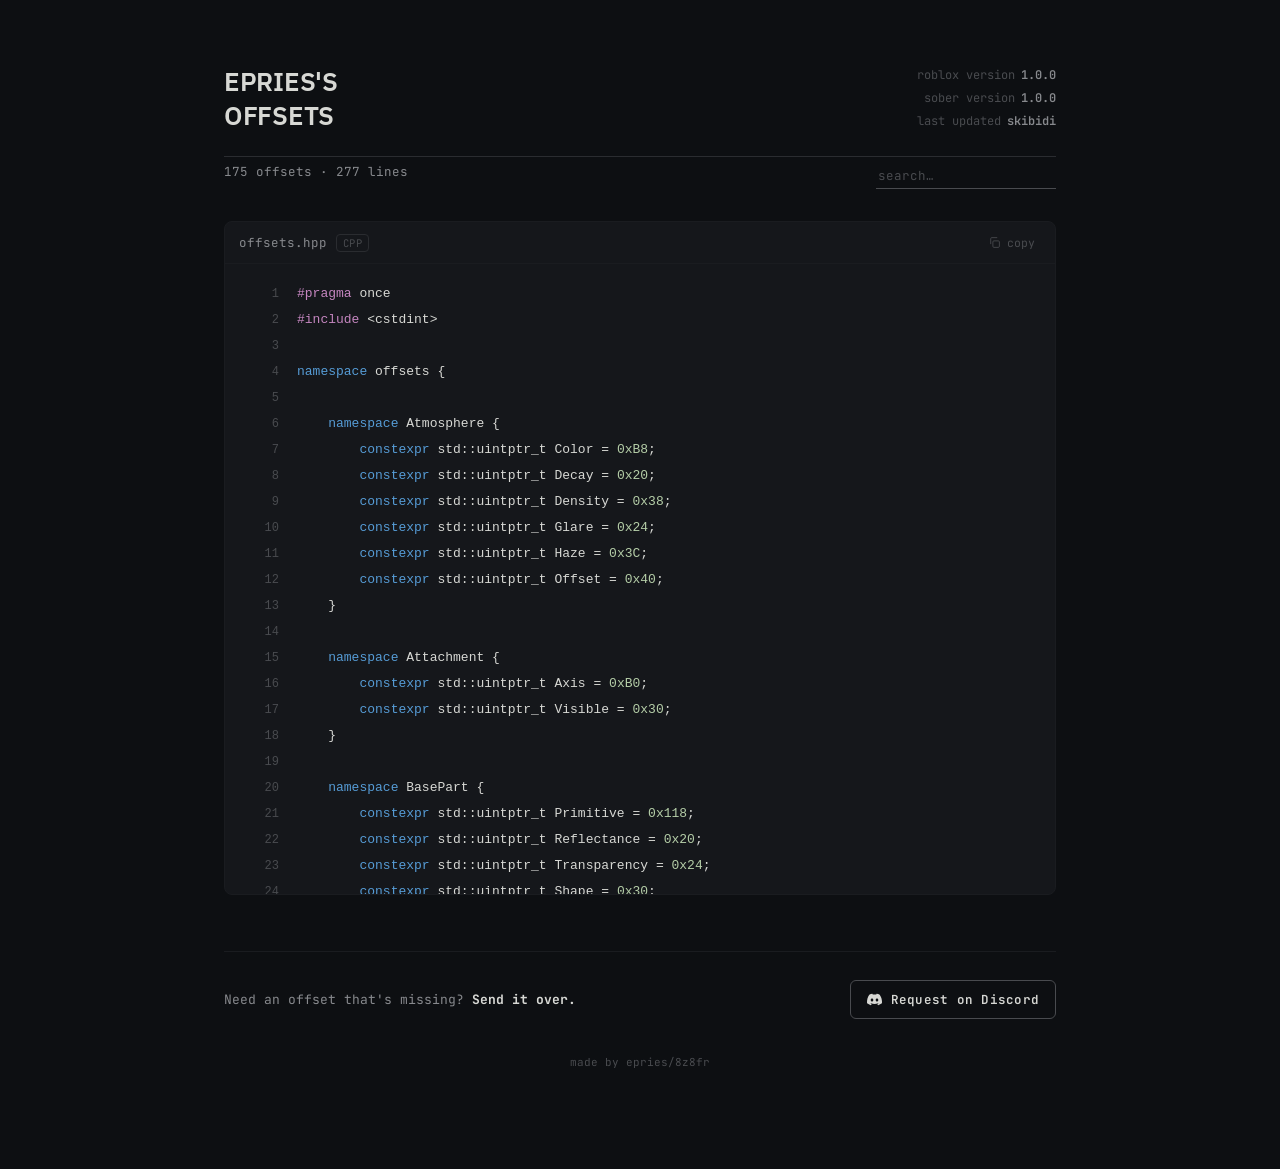
==== index.html @ ab9cbd90 "Clean up index.html by removing comments and adjusting styles Removed commented sections for header " ====
<!DOCTYPE html>
<html lang="en">
<head>
<meta charset="UTF-8">
<meta name="viewport" content="width=device-width, initial-scale=1.0">
<title>epries's offsets</title>
<style>
  @import url('https://fonts.googleapis.com/css2?family=IBM+Plex+Sans:wght@400;500;600&family=JetBrains+Mono:wght@400;500;600;700&display=swap');

  :root{
    --bg:#0D0F12;
    --code-bg:#15171B;
    --fg:#D7D8D4;
    --fg-dim:#87898D;
    --fg-faint:#494B4F;
    --rule:#2A2C30;
    --rule-soft:#1A1C20;
    --mono:'JetBrains Mono', ui-monospace, 'SF Mono', Menlo, monospace;
    --display:'IBM Plex Sans', -apple-system, sans-serif;

    --tok-comment:#6A9955;
    --tok-string:#CE9178;
    --tok-number:#B5CEA8;
    --tok-keyword:#569CD6;
    --tok-type:#4EC9B0;
    --tok-preproc:#C586C0;
  }

  *{ box-sizing:border-box; }
  html,body{ margin:0; padding:0; }

  body{
    background:var(--bg);
    color:var(--fg);
    font-family:var(--mono);
    min-height:100vh;
    -webkit-font-smoothing:antialiased;
  }

  ::selection{ background:var(--rule); color:var(--fg); }

  button, input{ font-family:inherit; }

  :focus-visible{
    outline:2px solid var(--fg-dim);
    outline-offset:3px;
  }

  a{ color:inherit; }

  .wrap{
    max-width:880px;
    margin:0 auto;
    padding:64px 24px 100px;
  }

  .stamp-row{
    display:flex;
    align-items:flex-start;
    justify-content:space-between;
    gap:20px;
    flex-wrap:wrap;
    margin-bottom:14px;
  }

  .stamp{
    color:var(--fg);
    font-family:var(--display);
    font-weight:600;
    font-size:clamp(19px, 3.2vw, 26px);
    letter-spacing:-0.01em;
  }
  .stamp span{ display:block; }

  .meta-top{
    font-size:12px;
    text-align:right;
    line-height:1.9;
  }

  .version-line{ white-space:nowrap; }
  .v-label{ color:var(--fg-faint); }
  .v-num{ color:var(--fg-dim); font-weight:600; margin-left:6px; }

  .rule-thick{
    height:1px;
    background:var(--rule);
    margin:24px 0 6px;
  }

  .status-line{
    font-size:12.5px;
    color:var(--fg-dim);
    margin-bottom:32px;
    display:flex;
    justify-content:space-between;
    flex-wrap:wrap;
    gap:10px;
  }

  #search{
    background:transparent;
    border:none;
    border-bottom:1px solid var(--fg-faint);
    color:var(--fg);
    padding:4px 2px;
    font-size:12.5px;
    font-family:var(--mono);
    width:180px;
    transition:border-color .15s ease;
  }
  #search::placeholder{ color:var(--fg-faint); }
  #search:focus{ border-color:var(--fg-dim); outline:none; }

  #loading, #loadError{
    display:none;
    padding:48px 0;
    color:var(--fg-dim);
    font-size:13.5px;
    line-height:1.8;
  }
  #loadError code{
    color:var(--fg);
    background:var(--rule-soft);
    padding:1px 6px;
    border-radius:3px;
  }
  #loadError .title{
    color:var(--fg);
    font-family:var(--display);
    font-weight:600;
    font-size:17px;
    margin-bottom:12px;
  }


  #results{ display:none; }

  .code-shell{
    background:var(--code-bg);
    border:1px solid var(--rule-soft);
    border-radius:8px;
    overflow:hidden;
  }

  .code-header{
    display:flex;
    align-items:center;
    justify-content:space-between;
    padding:9px 14px;
    border-bottom:1px solid var(--rule-soft);
  }

  .code-header-left{
    display:flex;
    align-items:center;
    gap:9px;
  }

  .code-filename{
    font-size:12.5px;
    color:var(--fg-dim);
  }

  .code-lang{
    font-size:10.5px;
    color:var(--fg-faint);
    border:1px solid var(--rule);
    padding:1px 6px;
    border-radius:4px;
    text-transform:uppercase;
    letter-spacing:0.04em;
  }

  .code-copy-all{
    background:none;
    border:none;
    color:var(--fg-faint);
    cursor:pointer;
    display:inline-flex;
    align-items:center;
    gap:6px;
    font-size:11.5px;
    font-family:var(--mono);
    padding:4px 6px;
    border-radius:4px;
    transition:color .1s ease, background-color .1s ease;
  }
  .code-copy-all:hover{ color:var(--fg); background:var(--rule-soft); }
  .code-copy-all svg{ width:13px; height:13px; }

  .code-body{
    margin:0;
    padding:14px 0;
    overflow:auto;
    max-height:70vh;
    font-size:13px;
    line-height:0.5;
  }

  .code-line{
    display:flex;
    padding:0 16px;
    transition:opacity .12s ease, background-color .1s ease;
    position:relative;
  }
  .code-line:hover{ background:rgba(255,255,255,0.02); }
  .code-line.dimmed{ opacity:0.28; }

  .line-num{
    color:var(--fg-faint);
    width:38px;
    flex-shrink:0;
    text-align:right;
    margin-right:18px;
    user-select:none;
    font-size:12px;
    position:sticky;
    left:0;
    background:var(--code-bg);
  }

  .line-content{
    white-space:pre;
    flex:1;
  }

  .line-copy{
    background:var(--code-bg);
    border:none;
    color:var(--fg-faint);
    cursor:pointer;
    display:none;
    align-items:center;
    padding:2px 4px;
    position:absolute;
    right:10px;
    top:0;
  }
  .code-line:hover .line-copy{ display:inline-flex; }
  .line-copy:hover{ color:var(--fg); }
  .line-copy svg{ width:12px; height:12px; }

  .tok-comment{ color:var(--tok-comment); font-style:italic; }
  .tok-string{ color:var(--tok-string); }
  .tok-number{ color:var(--tok-number); }
  .tok-keyword{ color:var(--tok-keyword); }
  .tok-type{ color:var(--tok-type); }
  .tok-preproc{ color:var(--tok-preproc); }

  .toast{
    position:fixed;
    bottom:28px;
    left:50%;
    transform:translateX(-50%) translateY(8px);
    background:var(--fg);
    color:#000;
    padding:9px 16px;
    font-size:12.5px;
    font-family:var(--mono);
    font-weight:600;
    border-radius:6px;
    opacity:0;
    pointer-events:none;
    transition:opacity .15s ease, transform .15s ease;
  }
  .toast.show{ opacity:1; transform:translateX(-50%) translateY(0); }


  .cta{
    margin-top:56px;
    padding-top:28px;
    border-top:1px solid var(--rule-soft);
    display:flex;
    align-items:center;
    justify-content:space-between;
    flex-wrap:wrap;
    gap:16px;
  }

  .cta-text{ font-size:13px; color:var(--fg-dim); }
  .cta-text strong{ color:var(--fg); font-weight:700; }

  .discord-btn{
    display:inline-flex;
    align-items:center;
    gap:9px;
    border:1.5px solid var(--fg-faint);
    color:var(--fg);
    text-decoration:none;
    padding:10px 16px;
    font-size:12.5px;
    font-weight:600;
    letter-spacing:0.02em;
    border-radius:6px;
    transition:background-color .15s ease, border-color .15s ease;
    white-space:nowrap;
  }
  .discord-btn:hover{ background:var(--rule-soft); border-color:var(--fg-dim); }
  .discord-btn svg{ width:15px; height:15px; }

  footer{
    margin-top:36px;
    font-size:11px;
    color:var(--fg-faint);
    text-align:center;
  }

  @media (max-width: 640px){
    .wrap{ padding:40px 16px 72px; }
    .stamp-row{ flex-direction:column; }
    .meta-top{ text-align:left; }
    #search{ width:100%; }
    .cta{ flex-direction:column; align-items:flex-start; }
    .line-num{ width:24px; margin-right:10px; }
  }
</style>
</head>
<body>

<div class="wrap">

  <div class="stamp-row">
    <div class="stamp"><span>EPRIES'S</span><span>OFFSETS</span></div>
    <div class="meta-top">
      <div class="version-line"><span class="v-label">roblox version</span><span class="v-num" id="vRoblox">—</span></div>
      <div class="version-line"><span class="v-label">sober version</span><span class="v-num" id="vSober">—</span></div>
      <div class="version-line"><span class="v-label">last updated</span><span class="v-num" id="lastUpdated">—</span></div>
    </div>
  </div>

  <div class="rule-thick"></div>
  <div class="status-line">
    <span id="statusText">reading offsets.hpp…</span>
    <input type="text" id="search" placeholder="search…">
  </div>

  <div id="loading">reading offsets.hpp…</div>

  <div id="loadError">
    <div class="title">Couldn't load offsets.hpp</div>
    <div id="loadErrorDetail">Something went wrong.</div>
  </div>

  <div id="results">
    <div class="code-shell">
      <div class="code-header">
        <div class="code-header-left">
          <span class="code-filename">offsets.hpp</span>
          <span class="code-lang">cpp</span>
        </div>
        <button class="code-copy-all" id="copyAll" title="Copy entire file">
          <svg viewBox="0 0 24 24" fill="none" stroke="currentColor" stroke-width="1.6"><rect x="9" y="9" width="12" height="12" rx="2"/><path d="M5 15V5a2 2 0 0 1 2-2h10"/></svg>
          copy
        </button>
      </div>
      <pre class="code-body" id="codeBody"></pre>
    </div>
  </div>

  <div class="cta">
    <div class="cta-text">Need an offset that's missing? <strong>Send it over.</strong></div>
    <a class="discord-btn" href="https://discord.com/users/290516498626379788" target="_blank" rel="noopener noreferrer">
      <svg viewBox="0 0 24 24" fill="currentColor"><path d="M20.317 4.369a19.79 19.79 0 0 0-4.885-1.515.074.074 0 0 0-.079.037c-.21.375-.444.864-.608 1.25a18.27 18.27 0 0 0-5.487 0 12.64 12.64 0 0 0-.617-1.25.077.077 0 0 0-.079-.037A19.74 19.74 0 0 0 3.677 4.37a.07.07 0 0 0-.032.027C.533 9.046-.32 13.58.099 18.058a.082.082 0 0 0 .031.056 19.9 19.9 0 0 0 5.993 3.03.078.078 0 0 0 .084-.028c.462-.63.874-1.295 1.226-1.994a.076.076 0 0 0-.041-.106 13.1 13.1 0 0 1-1.872-.892.077.077 0 0 1-.008-.128c.126-.094.252-.192.372-.291a.074.074 0 0 1 .077-.01c3.928 1.793 8.18 1.793 12.062 0a.074.074 0 0 1 .078.01c.12.099.246.197.373.291a.077.077 0 0 1-.006.128c-.598.35-1.22.645-1.873.892a.076.076 0 0 0-.04.107c.36.698.772 1.362 1.225 1.993a.076.076 0 0 0 .084.029 19.84 19.84 0 0 0 6.002-3.03.077.077 0 0 0 .032-.055c.5-5.177-.838-9.673-3.548-13.662a.06.06 0 0 0-.031-.028zM8.02 15.33c-1.183 0-2.157-1.085-2.157-2.419 0-1.333.955-2.418 2.157-2.418 1.211 0 2.176 1.094 2.157 2.418 0 1.334-.955 2.419-2.157 2.419zm7.975 0c-1.183 0-2.157-1.085-2.157-2.419 0-1.333.955-2.418 2.157-2.418 1.21 0 2.176 1.094 2.157 2.418 0 1.334-.946 2.419-2.157 2.419z"/></svg>
      Request on Discord
    </a>
  </div>

  <footer>made by epries/8z8fr</footer>
</div>

<div class="toast" id="toast">copied</div>

<script>
(function(){
  const search = document.getElementById('search');
  const toast = document.getElementById('toast');
  const codeBody = document.getElementById('codeBody');
  const results = document.getElementById('results');
  const loading = document.getElementById('loading');
  const loadError = document.getElementById('loadError');
  const loadErrorDetail = document.getElementById('loadErrorDetail');
  const statusText = document.getElementById('statusText');
  const vRoblox = document.getElementById('vRoblox');
  const vSober = document.getElementById('vSober');
  const lastUpdated = document.getElementById('lastUpdated');
  const copyAllBtn = document.getElementById('copyAll');

  let rawText = '';
  let rawLines = [];

  function readVersions(text){
    const roblox = text.match(/^\s*\/\/\s*roblox(?:\s*version)?\s*[:=]\s*(.+?)\s*$/im);
    const sober = text.match(/^\s*\/\/\s*sober(?:\s*version)?\s*[:=]\s*(.+?)\s*$/im);
    const updated = text.match(/^\s*\/\/\s*updated\s*[:=]\s*(.+?)\s*$/im);
    vRoblox.textContent = roblox ? roblox[1] : '—';
    vSober.textContent = sober ? sober[1] : '—';
    lastUpdated.textContent = updated ? updated[1] : '—';
  }

  const META_LINE_RE = /^\s*\/\/\s*(?:roblox|sober|updated)\s*(?:version)?\s*[:=]/i;

  const OFFSET_PATTERNS = [
    /^\s*#define\s+\w+\s+(?:0[xX][0-9a-fA-F]+|\d+)/,
    /^\s*(?:inline\s+)?(?:static\s+)?(?:constexpr|const)\s+[\w:<>,\*&\s]+?\b\w+\s*(?:=|\{)\s*(?:0[xX][0-9a-fA-F]+|\d+)/,
  ];

  function countOffsets(lines){
    let n = 0;
    for (const line of lines){
      if (OFFSET_PATTERNS.some(re => re.test(line))) n++;
    }
    return n;
  }


  const KEYWORDS = /\b(namespace|constexpr|inline|static|const|struct|class|using|typedef|template|return|if|else|for|while|do|switch|case|break|continue|enum|public|private|protected|virtual|override|final|new|delete|sizeof|nullptr|true|false|friend|explicit|operator|this|typename|noexcept)\b/;
  const TYPES = /\b(void|bool|char|int|float|double|long|short|unsigned|signed|auto|uintptr_t|uint8_t|uint16_t|uint32_t|uint64_t|int8_t|int16_t|int32_t|int64_t|size_t|wchar_t)\b/;

  const TOKEN_RE = new RegExp(
    '(\\/\\/.*$)' +                              // 1 line comment
    '|(\\/\\*[\\s\\S]*?\\*\\/)' +                 // 2 block comment
    '|(#\\s*\\w+)' +                              // 3 preprocessor
    '|("(?:[^"\\\\]|\\\\.)*")' +                  // 4 dq string
    "|('(?:[^'\\\\]|\\\\.)*')" +                  // 5 sq string
    '|(\\b0[xX][0-9a-fA-F]+\\b)' +                // 6 hex number
    '|(\\b\\d+\\.\\d+\\b|\\b\\d+\\b)' +           // 7 dec number
    '|(' + KEYWORDS.source + ')' +                // 8 keyword
    '|(' + TYPES.source + ')',                    // 9 type
    'gm'
  );

  function escapeHtml(s){
    return s.replace(/[&<>"']/g, c => ({'&':'&amp;','<':'&lt;','>':'&gt;','"':'&quot;',"'":'&#39;'}[c]));
  }

  function highlightSegment(text){
    let out = '';
    let lastIndex = 0;
    TOKEN_RE.lastIndex = 0;
    let m;
    while ((m = TOKEN_RE.exec(text))){
      if (m.index > lastIndex) out += escapeHtml(text.slice(lastIndex, m.index));
      const raw = m[0];
      let cls = null;
      if (m[1] || m[2]) cls = 'tok-comment';
      else if (m[3]) cls = 'tok-preproc';
      else if (m[4] || m[5]) cls = 'tok-string';
      else if (m[6] || m[7]) cls = 'tok-number';
      else if (m[8]) cls = 'tok-keyword';
      else if (m[9]) cls = 'tok-type';
      out += cls ? `<span class="${cls}">${escapeHtml(raw)}</span>` : escapeHtml(raw);
      lastIndex = m.index + raw.length;
    }
    if (lastIndex < text.length) out += escapeHtml(text.slice(lastIndex));
    return out;
  }

  function highlightLines(lines){
    let inBlock = false;
    return lines.map(line => {
      if (inBlock){
        const end = line.indexOf('*/');
        if (end === -1){
          return `<span class="tok-comment">${escapeHtml(line)}</span>`;
        }
        inBlock = false;
        const commentPart = line.slice(0, end + 2);
        const rest = line.slice(end + 2);
        return `<span class="tok-comment">${escapeHtml(commentPart)}</span>${highlightSegment(rest)}`;
      }
      const openIdx = line.indexOf('/*');
      const closeIdx = line.indexOf('*/', openIdx + 2);
      if (openIdx !== -1 && closeIdx === -1){
        const before = line.slice(0, openIdx);
        const comment = line.slice(openIdx);
        inBlock = true;
        return `${highlightSegment(before)}<span class="tok-comment">${escapeHtml(comment)}</span>`;
      }
      return highlightSegment(line);
    });
  }

  function render(lines){
    const highlighted = highlightLines(lines);
    codeBody.innerHTML = highlighted.map((html, i) => `
      <div class="code-line" data-raw="${escapeHtml(lines[i])}">
        <span class="line-num">${i + 1}</span>
        <span class="line-content">${html || ' '}</span>
        <button class="line-copy" title="Copy line" aria-label="Copy line">
          <svg viewBox="0 0 24 24" fill="none" stroke="currentColor" stroke-width="1.8"><rect x="9" y="9" width="12" height="12" rx="1.5"/><path d="M5 15V5a2 2 0 0 1 2-2h10"/></svg>
        </button>
      </div>
    `).join('');
  }

  function showToast(msg){
    toast.textContent = msg;
    toast.classList.add('show');
    clearTimeout(showToast._t);
    showToast._t = setTimeout(() => toast.classList.remove('show'), 1300);
  }

  search.addEventListener('input', () => {
    const q = search.value.toLowerCase();
    document.querySelectorAll('.code-line').forEach(el => {
      const raw = el.dataset.raw.toLowerCase();
      el.classList.toggle('dimmed', q.length > 0 && !raw.includes(q));
    });
  });

  codeBody.addEventListener('click', (e) => {
    const btn = e.target.closest('.line-copy');
    if (!btn) return;
    const line = btn.closest('.code-line');
    const text = line.dataset.raw.trim();
    navigator.clipboard.writeText(text).then(() => showToast('copied line'));
  });

  copyAllBtn.addEventListener('click', () => {
    navigator.clipboard.writeText(rawText).then(() => showToast('copied offsets.hpp'));
  });


  function setState(state){
    loading.style.display = state === 'loading' ? 'block' : 'none';
    loadError.style.display = state === 'error' ? 'block' : 'none';
    results.style.display = state === 'ok' ? 'block' : 'none';
  }

  setState('loading');

  if (location.protocol === 'file:'){
    setState('error');
    statusText.textContent = 'not running on a server';
    lastUpdated.textContent = '—';
    loadErrorDetail.innerHTML = `Browsers block reading local files like this. Serve this folder instead, for example <code>python3 -m http.server</code> — then open it over <code>http://</code>, or host it on GitHub Pages, Netlify, or any static host.`;
  } else {
    fetch('offsets.hpp', { cache: 'no-store' })
      .then(res => {
        if (!res.ok) throw new Error(`${res.status} ${res.statusText}`);
        return res.text();
      })
      .then(text => {
        rawText = text;
        rawLines = text.split(/\r?\n/);
        readVersions(text);
        const displayLines = rawLines.filter(line => !META_LINE_RE.test(line));
        const offsetCount = countOffsets(displayLines);
        statusText.textContent = `${offsetCount} offset${offsetCount === 1 ? '' : 's'} · ${displayLines.length} lines`;
        render(displayLines);
        setState('ok');
      })
      .catch(err => {
        statusText.textContent = 'load failed';
        lastUpdated.textContent = '—';
        loadErrorDetail.innerHTML = `Make sure <code>offsets.hpp</code> sits in the same folder as this page. (${escapeHtml(err.message)})`;
        setState('error');
      });
  }
})();
</script>

</body>
</html>
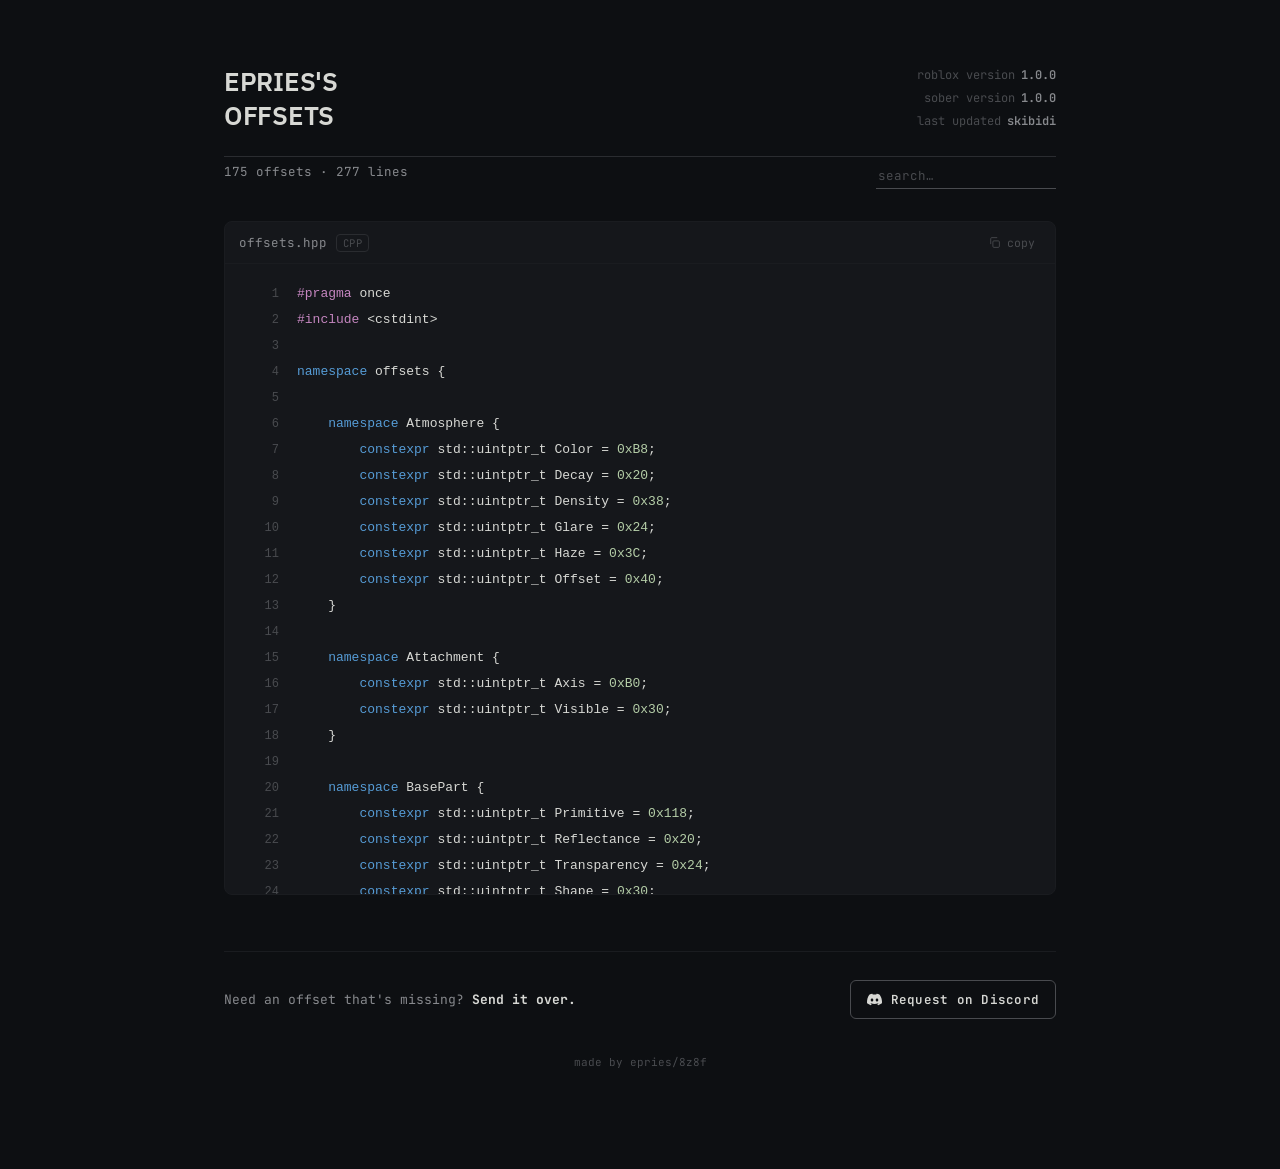
==== commit 65c05505: "Update index.html" ====
--- a/index.html
+++ b/index.html
@@ -366,7 +366,7 @@
     </a>
   </div>
 
-  <footer>made by epries/8z8fr</footer>
+  <footer>made by epries/8z8f</footer>
 </div>
 
 <div class="toast" id="toast">copied</div>
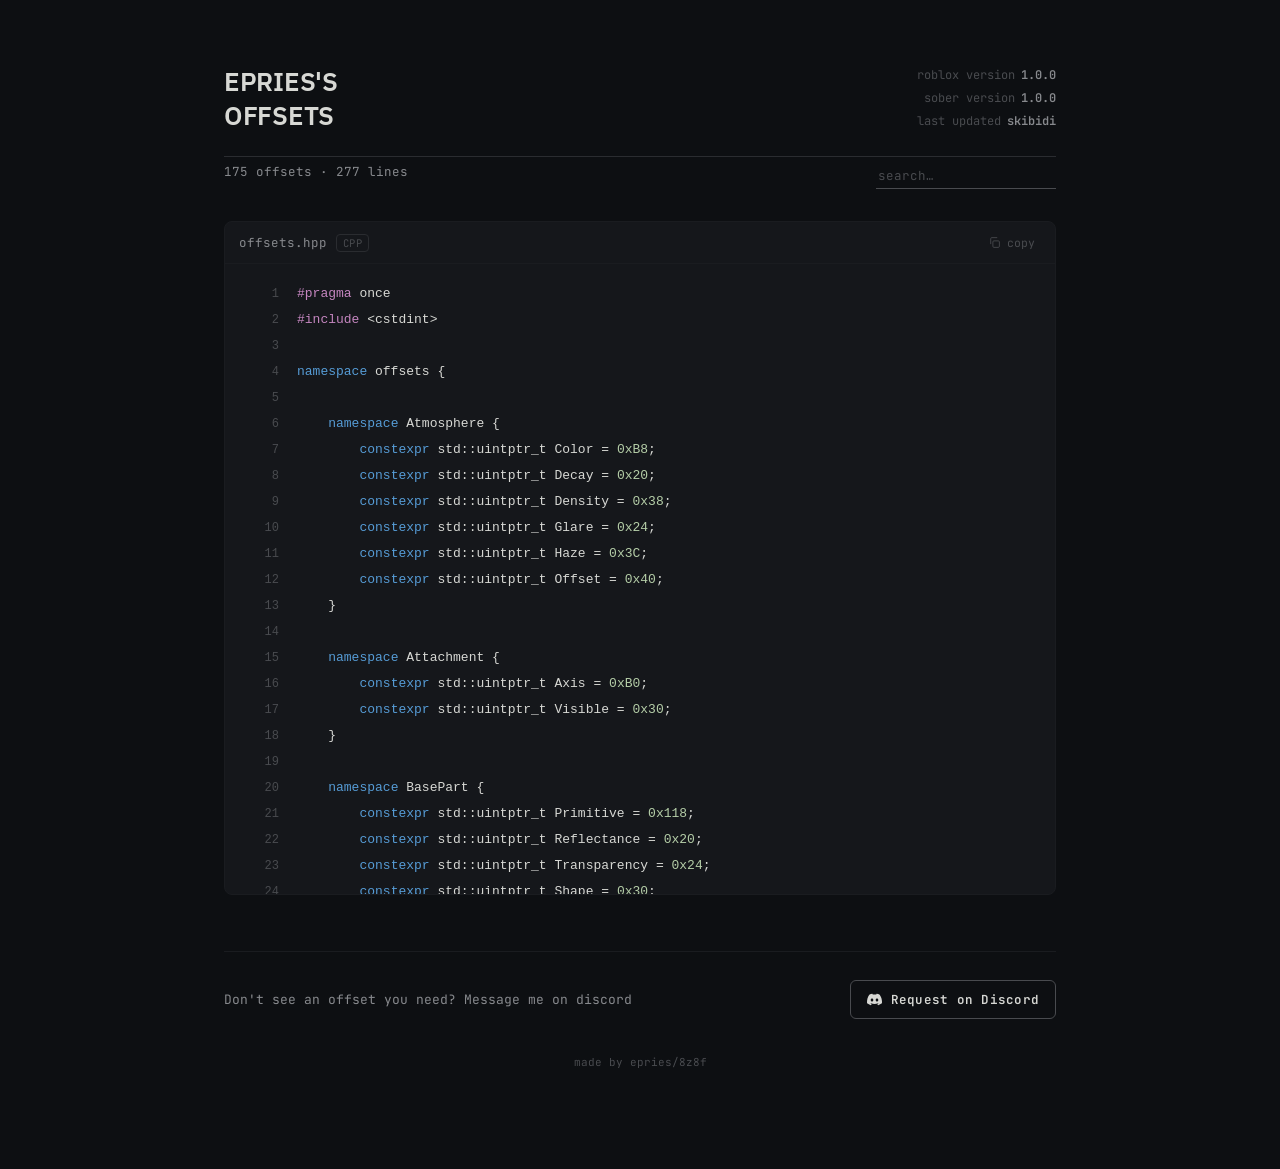
==== commit 561b43ba: "n" ====
--- a/index.html
+++ b/index.html
@@ -359,7 +359,7 @@
   </div>
 
   <div class="cta">
-    <div class="cta-text">Need an offset that's missing? <strong>Send it over.</strong></div>
+    <div class="cta-text">Don't see an offset you need? Message me on discord</div>
     <a class="discord-btn" href="https://discord.com/users/290516498626379788" target="_blank" rel="noopener noreferrer">
       <svg viewBox="0 0 24 24" fill="currentColor"><path d="M20.317 4.369a19.79 19.79 0 0 0-4.885-1.515.074.074 0 0 0-.079.037c-.21.375-.444.864-.608 1.25a18.27 18.27 0 0 0-5.487 0 12.64 12.64 0 0 0-.617-1.25.077.077 0 0 0-.079-.037A19.74 19.74 0 0 0 3.677 4.37a.07.07 0 0 0-.032.027C.533 9.046-.32 13.58.099 18.058a.082.082 0 0 0 .031.056 19.9 19.9 0 0 0 5.993 3.03.078.078 0 0 0 .084-.028c.462-.63.874-1.295 1.226-1.994a.076.076 0 0 0-.041-.106 13.1 13.1 0 0 1-1.872-.892.077.077 0 0 1-.008-.128c.126-.094.252-.192.372-.291a.074.074 0 0 1 .077-.01c3.928 1.793 8.18 1.793 12.062 0a.074.074 0 0 1 .078.01c.12.099.246.197.373.291a.077.077 0 0 1-.006.128c-.598.35-1.22.645-1.873.892a.076.076 0 0 0-.04.107c.36.698.772 1.362 1.225 1.993a.076.076 0 0 0 .084.029 19.84 19.84 0 0 0 6.002-3.03.077.077 0 0 0 .032-.055c.5-5.177-.838-9.673-3.548-13.662a.06.06 0 0 0-.031-.028zM8.02 15.33c-1.183 0-2.157-1.085-2.157-2.419 0-1.333.955-2.418 2.157-2.418 1.211 0 2.176 1.094 2.157 2.418 0 1.334-.955 2.419-2.157 2.419zm7.975 0c-1.183 0-2.157-1.085-2.157-2.419 0-1.333.955-2.418 2.157-2.418 1.21 0 2.176 1.094 2.157 2.418 0 1.334-.946 2.419-2.157 2.419z"/></svg>
       Request on Discord
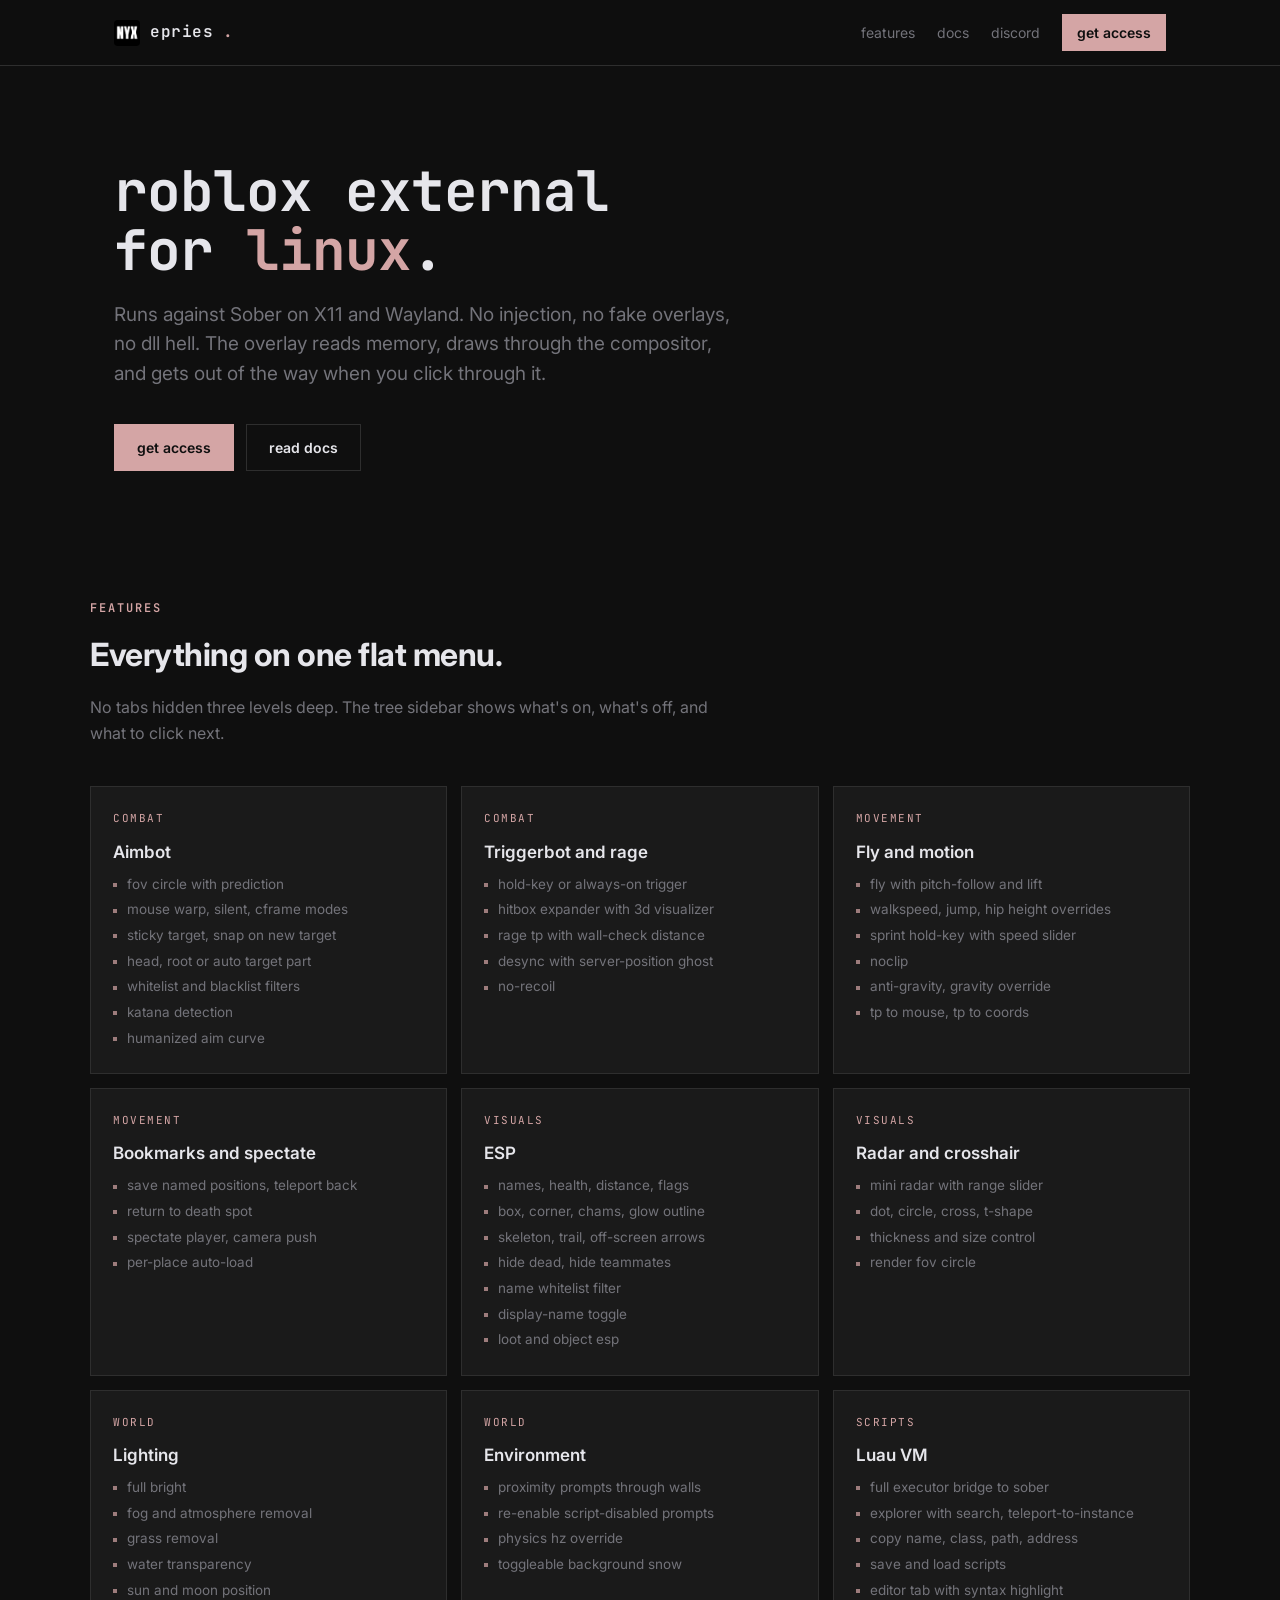
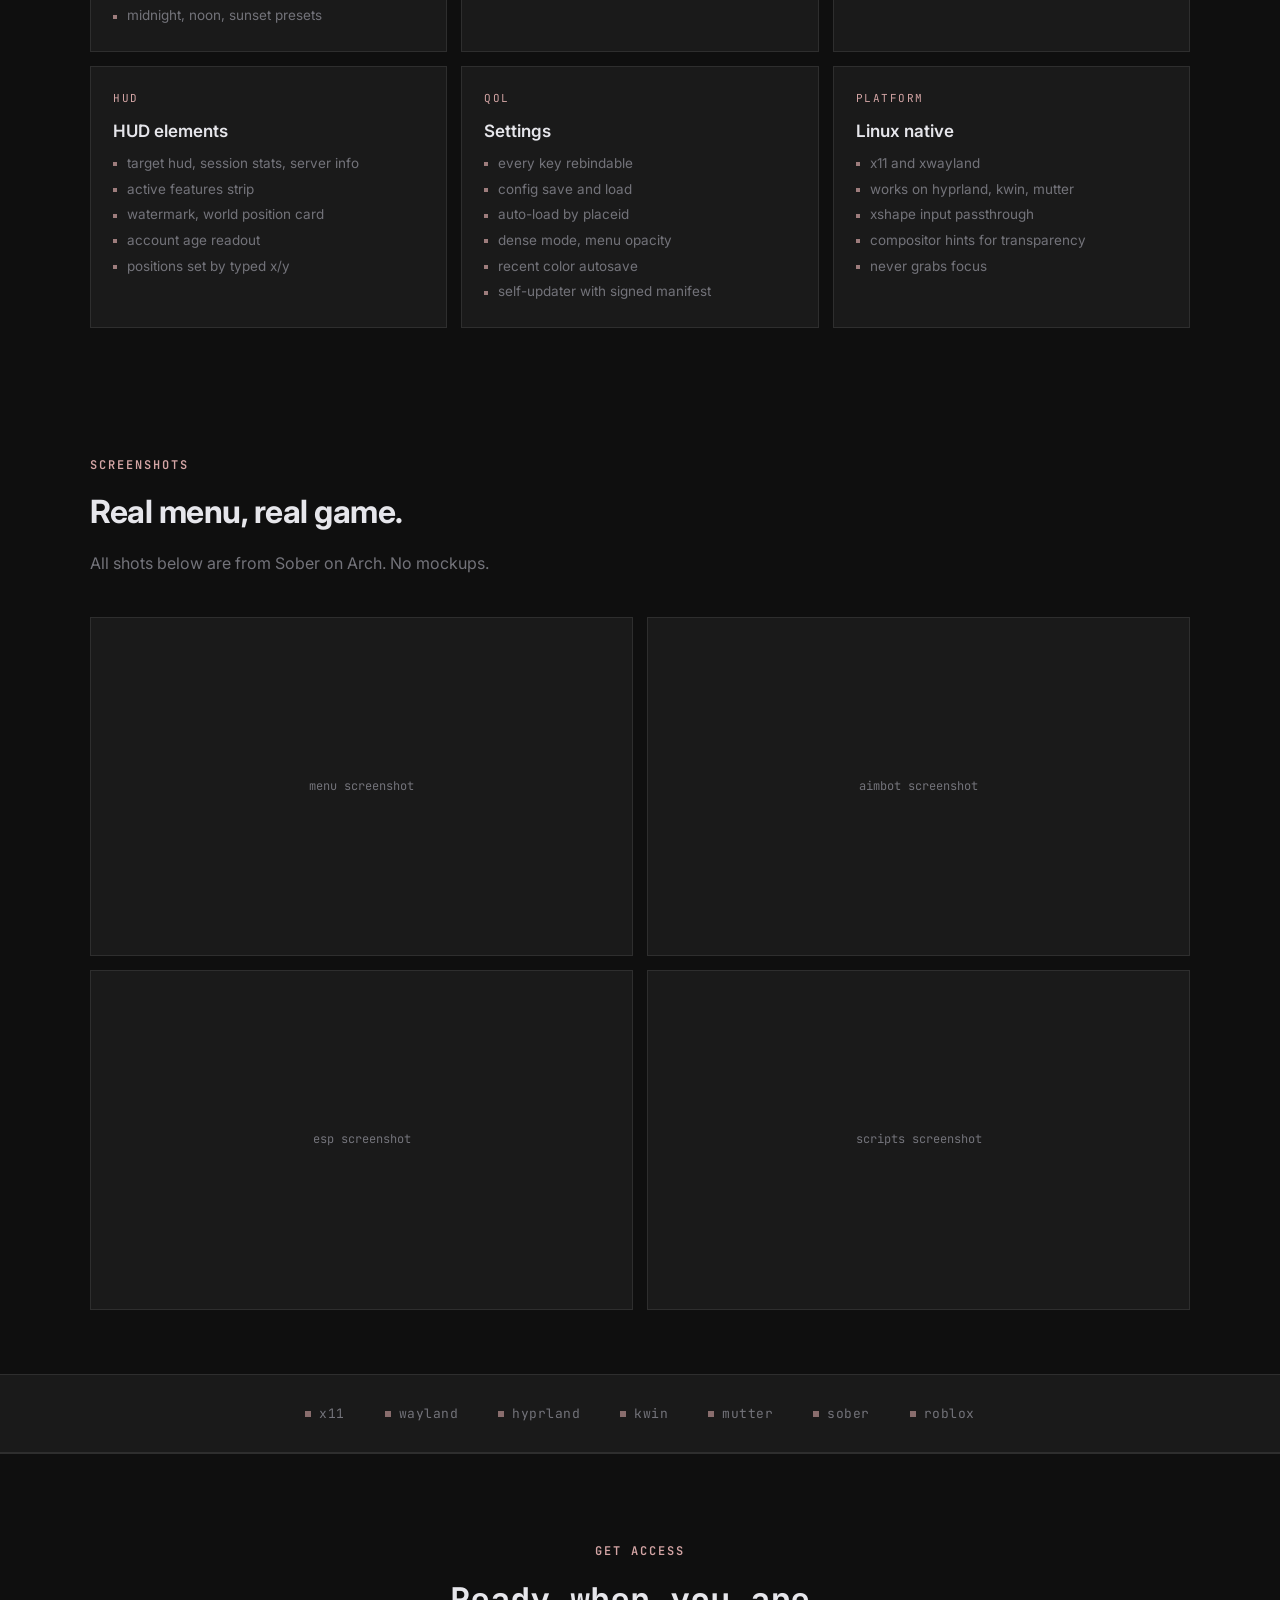
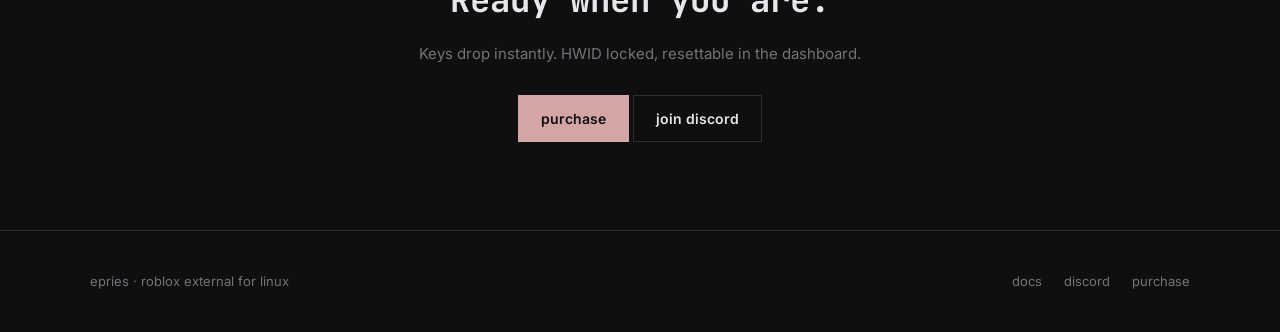
==== commit 5f1a07ea: "initial site: landing, docs, luau api reference" ====
--- a/index.html
+++ b/index.html
@@ -1,564 +1,256 @@
-<!DOCTYPE html>
+<!doctype html>
 <html lang="en">
 <head>
-<meta charset="UTF-8">
-<meta name="viewport" content="width=device-width, initial-scale=1.0">
-<title>epries's offsets</title>
-<style>
-  @import url('https://fonts.googleapis.com/css2?family=IBM+Plex+Sans:wght@400;500;600&family=JetBrains+Mono:wght@400;500;600;700&display=swap');
-
-  :root{
-    --bg:#0D0F12;
-    --code-bg:#15171B;
-    --fg:#D7D8D4;
-    --fg-dim:#87898D;
-    --fg-faint:#494B4F;
-    --rule:#2A2C30;
-    --rule-soft:#1A1C20;
-    --mono:'JetBrains Mono', ui-monospace, 'SF Mono', Menlo, monospace;
-    --display:'IBM Plex Sans', -apple-system, sans-serif;
-
-    --tok-comment:#6A9955;
-    --tok-string:#CE9178;
-    --tok-number:#B5CEA8;
-    --tok-keyword:#569CD6;
-    --tok-type:#4EC9B0;
-    --tok-preproc:#C586C0;
-  }
-
-  *{ box-sizing:border-box; }
-  html,body{ margin:0; padding:0; }
-
-  body{
-    background:var(--bg);
-    color:var(--fg);
-    font-family:var(--mono);
-    min-height:100vh;
-    -webkit-font-smoothing:antialiased;
-  }
-
-  ::selection{ background:var(--rule); color:var(--fg); }
-
-  button, input{ font-family:inherit; }
-
-  :focus-visible{
-    outline:2px solid var(--fg-dim);
-    outline-offset:3px;
-  }
-
-  a{ color:inherit; }
-
-  .wrap{
-    max-width:880px;
-    margin:0 auto;
-    padding:64px 24px 100px;
-  }
-
-  .stamp-row{
-    display:flex;
-    align-items:flex-start;
-    justify-content:space-between;
-    gap:20px;
-    flex-wrap:wrap;
-    margin-bottom:14px;
-  }
-
-  .stamp{
-    color:var(--fg);
-    font-family:var(--display);
-    font-weight:600;
-    font-size:clamp(19px, 3.2vw, 26px);
-    letter-spacing:-0.01em;
-  }
-  .stamp span{ display:block; }
-
-  .meta-top{
-    font-size:12px;
-    text-align:right;
-    line-height:1.9;
-  }
-
-  .version-line{ white-space:nowrap; }
-  .v-label{ color:var(--fg-faint); }
-  .v-num{ color:var(--fg-dim); font-weight:600; margin-left:6px; }
-
-  .rule-thick{
-    height:1px;
-    background:var(--rule);
-    margin:24px 0 6px;
-  }
-
-  .status-line{
-    font-size:12.5px;
-    color:var(--fg-dim);
-    margin-bottom:32px;
-    display:flex;
-    justify-content:space-between;
-    flex-wrap:wrap;
-    gap:10px;
-  }
-
-  #search{
-    background:transparent;
-    border:none;
-    border-bottom:1px solid var(--fg-faint);
-    color:var(--fg);
-    padding:4px 2px;
-    font-size:12.5px;
-    font-family:var(--mono);
-    width:180px;
-    transition:border-color .15s ease;
-  }
-  #search::placeholder{ color:var(--fg-faint); }
-  #search:focus{ border-color:var(--fg-dim); outline:none; }
-
-  #loading, #loadError{
-    display:none;
-    padding:48px 0;
-    color:var(--fg-dim);
-    font-size:13.5px;
-    line-height:1.8;
-  }
-  #loadError code{
-    color:var(--fg);
-    background:var(--rule-soft);
-    padding:1px 6px;
-    border-radius:3px;
-  }
-  #loadError .title{
-    color:var(--fg);
-    font-family:var(--display);
-    font-weight:600;
-    font-size:17px;
-    margin-bottom:12px;
-  }
-
-
-  #results{ display:none; }
-
-  .code-shell{
-    background:var(--code-bg);
-    border:1px solid var(--rule-soft);
-    border-radius:8px;
-    overflow:hidden;
-  }
-
-  .code-header{
-    display:flex;
-    align-items:center;
-    justify-content:space-between;
-    padding:9px 14px;
-    border-bottom:1px solid var(--rule-soft);
-  }
-
-  .code-header-left{
-    display:flex;
-    align-items:center;
-    gap:9px;
-  }
-
-  .code-filename{
-    font-size:12.5px;
-    color:var(--fg-dim);
-  }
-
-  .code-lang{
-    font-size:10.5px;
-    color:var(--fg-faint);
-    border:1px solid var(--rule);
-    padding:1px 6px;
-    border-radius:4px;
-    text-transform:uppercase;
-    letter-spacing:0.04em;
-  }
-
-  .code-copy-all{
-    background:none;
-    border:none;
-    color:var(--fg-faint);
-    cursor:pointer;
-    display:inline-flex;
-    align-items:center;
-    gap:6px;
-    font-size:11.5px;
-    font-family:var(--mono);
-    padding:4px 6px;
-    border-radius:4px;
-    transition:color .1s ease, background-color .1s ease;
-  }
-  .code-copy-all:hover{ color:var(--fg); background:var(--rule-soft); }
-  .code-copy-all svg{ width:13px; height:13px; }
-
-  .code-body{
-    margin:0;
-    padding:14px 0;
-    overflow:auto;
-    max-height:70vh;
-    font-size:13px;
-    line-height:0.5;
-  }
-
-  .code-line{
-    display:flex;
-    padding:0 16px;
-    transition:opacity .12s ease, background-color .1s ease;
-    position:relative;
-  }
-  .code-line:hover{ background:rgba(255,255,255,0.02); }
-  .code-line.dimmed{ opacity:0.28; }
-
-  .line-num{
-    color:var(--fg-faint);
-    width:38px;
-    flex-shrink:0;
-    text-align:right;
-    margin-right:18px;
-    user-select:none;
-    font-size:12px;
-    position:sticky;
-    left:0;
-    background:var(--code-bg);
-  }
-
-  .line-content{
-    white-space:pre;
-    flex:1;
-  }
-
-  .line-copy{
-    background:var(--code-bg);
-    border:none;
-    color:var(--fg-faint);
-    cursor:pointer;
-    display:none;
-    align-items:center;
-    padding:2px 4px;
-    position:absolute;
-    right:10px;
-    top:0;
-  }
-  .code-line:hover .line-copy{ display:inline-flex; }
-  .line-copy:hover{ color:var(--fg); }
-  .line-copy svg{ width:12px; height:12px; }
-
-  .tok-comment{ color:var(--tok-comment); font-style:italic; }
-  .tok-string{ color:var(--tok-string); }
-  .tok-number{ color:var(--tok-number); }
-  .tok-keyword{ color:var(--tok-keyword); }
-  .tok-type{ color:var(--tok-type); }
-  .tok-preproc{ color:var(--tok-preproc); }
-
-  .toast{
-    position:fixed;
-    bottom:28px;
-    left:50%;
-    transform:translateX(-50%) translateY(8px);
-    background:var(--fg);
-    color:#000;
-    padding:9px 16px;
-    font-size:12.5px;
-    font-family:var(--mono);
-    font-weight:600;
-    border-radius:6px;
-    opacity:0;
-    pointer-events:none;
-    transition:opacity .15s ease, transform .15s ease;
-  }
-  .toast.show{ opacity:1; transform:translateX(-50%) translateY(0); }
-
-
-  .cta{
-    margin-top:56px;
-    padding-top:28px;
-    border-top:1px solid var(--rule-soft);
-    display:flex;
-    align-items:center;
-    justify-content:space-between;
-    flex-wrap:wrap;
-    gap:16px;
-  }
-
-  .cta-text{ font-size:13px; color:var(--fg-dim); }
-  .cta-text strong{ color:var(--fg); font-weight:700; }
-
-  .discord-btn{
-    display:inline-flex;
-    align-items:center;
-    gap:9px;
-    border:1.5px solid var(--fg-faint);
-    color:var(--fg);
-    text-decoration:none;
-    padding:10px 16px;
-    font-size:12.5px;
-    font-weight:600;
-    letter-spacing:0.02em;
-    border-radius:6px;
-    transition:background-color .15s ease, border-color .15s ease;
-    white-space:nowrap;
-  }
-  .discord-btn:hover{ background:var(--rule-soft); border-color:var(--fg-dim); }
-  .discord-btn svg{ width:15px; height:15px; }
-
-  footer{
-    margin-top:36px;
-    font-size:11px;
-    color:var(--fg-faint);
-    text-align:center;
-  }
-
-  @media (max-width: 640px){
-    .wrap{ padding:40px 16px 72px; }
-    .stamp-row{ flex-direction:column; }
-    .meta-top{ text-align:left; }
-    #search{ width:100%; }
-    .cta{ flex-direction:column; align-items:flex-start; }
-    .line-num{ width:24px; margin-right:10px; }
-  }
-</style>
+    <meta charset="utf-8">
+    <meta name="viewport" content="width=device-width, initial-scale=1">
+    <title>epries</title>
+    <meta name="description" content="Roblox external for Linux. Sober compatible.">
+    <meta property="og:title" content="epries">
+    <meta property="og:description" content="Roblox external for Linux. Sober compatible.">
+    <meta property="og:url" content="https://epries.xyz">
+    <link rel="stylesheet" href="assets/css/style.css">
+    <link rel="preconnect" href="https://fonts.googleapis.com">
+    <link rel="preconnect" href="https://fonts.gstatic.com" crossorigin>
+    <link href="https://fonts.googleapis.com/css2?family=Inter:wght@400;500;600;700&family=JetBrains+Mono:wght@400;500;600;700&display=swap" rel="stylesheet">
+    <link rel="icon" href="assets/nyx.png" type="image/png">
+    <meta property="og:image" content="https://epries.xyz/assets/nyx.png">
 </head>
 <body>
 
-<div class="wrap">
-
-  <div class="stamp-row">
-    <div class="stamp"><span>EPRIES'S</span><span>OFFSETS</span></div>
-    <div class="meta-top">
-      <div class="version-line"><span class="v-label">roblox version</span><span class="v-num" id="vRoblox">—</span></div>
-      <div class="version-line"><span class="v-label">sober version</span><span class="v-num" id="vSober">—</span></div>
-      <div class="version-line"><span class="v-label">last updated</span><span class="v-num" id="lastUpdated">—</span></div>
-    </div>
-  </div>
-
-  <div class="rule-thick"></div>
-  <div class="status-line">
-    <span id="statusText">reading offsets.hpp…</span>
-    <input type="text" id="search" placeholder="search…">
-  </div>
-
-  <div id="loading">reading offsets.hpp…</div>
-
-  <div id="loadError">
-    <div class="title">Couldn't load offsets.hpp</div>
-    <div id="loadErrorDetail">Something went wrong.</div>
-  </div>
-
-  <div id="results">
-    <div class="code-shell">
-      <div class="code-header">
-        <div class="code-header-left">
-          <span class="code-filename">offsets.hpp</span>
-          <span class="code-lang">cpp</span>
-        </div>
-        <button class="code-copy-all" id="copyAll" title="Copy entire file">
-          <svg viewBox="0 0 24 24" fill="none" stroke="currentColor" stroke-width="1.6"><rect x="9" y="9" width="12" height="12" rx="2"/><path d="M5 15V5a2 2 0 0 1 2-2h10"/></svg>
-          copy
-        </button>
-      </div>
-      <pre class="code-body" id="codeBody"></pre>
-    </div>
-  </div>
-
-  <div class="cta">
-    <div class="cta-text">Don't see an offset you need? Message me on discord</div>
-    <a class="discord-btn" href="https://discord.com/users/290516498626379788" target="_blank" rel="noopener noreferrer">
-      <svg viewBox="0 0 24 24" fill="currentColor"><path d="M20.317 4.369a19.79 19.79 0 0 0-4.885-1.515.074.074 0 0 0-.079.037c-.21.375-.444.864-.608 1.25a18.27 18.27 0 0 0-5.487 0 12.64 12.64 0 0 0-.617-1.25.077.077 0 0 0-.079-.037A19.74 19.74 0 0 0 3.677 4.37a.07.07 0 0 0-.032.027C.533 9.046-.32 13.58.099 18.058a.082.082 0 0 0 .031.056 19.9 19.9 0 0 0 5.993 3.03.078.078 0 0 0 .084-.028c.462-.63.874-1.295 1.226-1.994a.076.076 0 0 0-.041-.106 13.1 13.1 0 0 1-1.872-.892.077.077 0 0 1-.008-.128c.126-.094.252-.192.372-.291a.074.074 0 0 1 .077-.01c3.928 1.793 8.18 1.793 12.062 0a.074.074 0 0 1 .078.01c.12.099.246.197.373.291a.077.077 0 0 1-.006.128c-.598.35-1.22.645-1.873.892a.076.076 0 0 0-.04.107c.36.698.772 1.362 1.225 1.993a.076.076 0 0 0 .084.029 19.84 19.84 0 0 0 6.002-3.03.077.077 0 0 0 .032-.055c.5-5.177-.838-9.673-3.548-13.662a.06.06 0 0 0-.031-.028zM8.02 15.33c-1.183 0-2.157-1.085-2.157-2.419 0-1.333.955-2.418 2.157-2.418 1.211 0 2.176 1.094 2.157 2.418 0 1.334-.955 2.419-2.157 2.419zm7.975 0c-1.183 0-2.157-1.085-2.157-2.419 0-1.333.955-2.418 2.157-2.418 1.21 0 2.176 1.094 2.157 2.418 0 1.334-.946 2.419-2.157 2.419z"/></svg>
-      Request on Discord
-    </a>
-  </div>
-
-  <footer>made by epries/8z8f</footer>
+<nav class="nav">
+    <div class="nav-inner">
+        <a href="/" class="brand"><img src="assets/nyx.png" alt="">epries<span class="dot">.</span></a>
+        <div class="nav-links">
+            <a href="#features">features</a>
+            <a href="docs/">docs</a>
+            <a href="https://discord.gg/avy3yEgsn2" target="_blank" rel="noopener">discord</a>
+            <a href="#buy" class="nav-cta">get access</a>
+        </div>
+    </div>
+</nav>
+
+<header class="hero">
+    <h1>roblox external<br>for <span class="accent">linux</span>.</h1>
+    <p class="tagline">Runs against Sober on X11 and Wayland. No injection, no fake overlays, no dll hell. The overlay reads memory, draws through the compositor, and gets out of the way when you click through it.</p>
+    <div class="hero-ctas">
+        <a href="#buy" class="btn primary">get access</a>
+        <a href="docs/" class="btn">read docs</a>
+    </div>
+</header>
+
+<section id="features">
+    <div class="wrap">
+        <div class="section-title">features</div>
+        <h2 class="section-heading">Everything on one flat menu.</h2>
+        <p class="section-sub">No tabs hidden three levels deep. The tree sidebar shows what's on, what's off, and what to click next.</p>
+
+        <div class="feature-grid">
+
+            <div class="feature-card">
+                <div class="cat">combat</div>
+                <h3>Aimbot</h3>
+                <ul class="items">
+                    <li>fov circle with prediction</li>
+                    <li>mouse warp, silent, cframe modes</li>
+                    <li>sticky target, snap on new target</li>
+                    <li>head, root or auto target part</li>
+                    <li>whitelist and blacklist filters</li>
+                    <li>katana detection</li>
+                    <li>humanized aim curve</li>
+                </ul>
+            </div>
+
+            <div class="feature-card">
+                <div class="cat">combat</div>
+                <h3>Triggerbot and rage</h3>
+                <ul class="items">
+                    <li>hold-key or always-on trigger</li>
+                    <li>hitbox expander with 3d visualizer</li>
+                    <li>rage tp with wall-check distance</li>
+                    <li>desync with server-position ghost</li>
+                    <li>no-recoil</li>
+                </ul>
+            </div>
+
+            <div class="feature-card">
+                <div class="cat">movement</div>
+                <h3>Fly and motion</h3>
+                <ul class="items">
+                    <li>fly with pitch-follow and lift</li>
+                    <li>walkspeed, jump, hip height overrides</li>
+                    <li>sprint hold-key with speed slider</li>
+                    <li>noclip</li>
+                    <li>anti-gravity, gravity override</li>
+                    <li>tp to mouse, tp to coords</li>
+                </ul>
+            </div>
+
+            <div class="feature-card">
+                <div class="cat">movement</div>
+                <h3>Bookmarks and spectate</h3>
+                <ul class="items">
+                    <li>save named positions, teleport back</li>
+                    <li>return to death spot</li>
+                    <li>spectate player, camera push</li>
+                    <li>per-place auto-load</li>
+                </ul>
+            </div>
+
+            <div class="feature-card">
+                <div class="cat">visuals</div>
+                <h3>ESP</h3>
+                <ul class="items">
+                    <li>names, health, distance, flags</li>
+                    <li>box, corner, chams, glow outline</li>
+                    <li>skeleton, trail, off-screen arrows</li>
+                    <li>hide dead, hide teammates</li>
+                    <li>name whitelist filter</li>
+                    <li>display-name toggle</li>
+                    <li>loot and object esp</li>
+                </ul>
+            </div>
+
+            <div class="feature-card">
+                <div class="cat">visuals</div>
+                <h3>Radar and crosshair</h3>
+                <ul class="items">
+                    <li>mini radar with range slider</li>
+                    <li>dot, circle, cross, t-shape</li>
+                    <li>thickness and size control</li>
+                    <li>render fov circle</li>
+                </ul>
+            </div>
+
+            <div class="feature-card">
+                <div class="cat">world</div>
+                <h3>Lighting</h3>
+                <ul class="items">
+                    <li>full bright</li>
+                    <li>fog and atmosphere removal</li>
+                    <li>grass removal</li>
+                    <li>water transparency</li>
+                    <li>sun and moon position</li>
+                    <li>midnight, noon, sunset presets</li>
+                </ul>
+            </div>
+
+            <div class="feature-card">
+                <div class="cat">world</div>
+                <h3>Environment</h3>
+                <ul class="items">
+                    <li>proximity prompts through walls</li>
+                    <li>re-enable script-disabled prompts</li>
+                    <li>physics hz override</li>
+                    <li>toggleable background snow</li>
+                </ul>
+            </div>
+
+            <div class="feature-card">
+                <div class="cat">scripts</div>
+                <h3>Luau VM</h3>
+                <ul class="items">
+                    <li>full executor bridge to sober</li>
+                    <li>explorer with search, teleport-to-instance</li>
+                    <li>copy name, class, path, address</li>
+                    <li>save and load scripts</li>
+                    <li>editor tab with syntax highlight</li>
+                </ul>
+            </div>
+
+            <div class="feature-card">
+                <div class="cat">hud</div>
+                <h3>HUD elements</h3>
+                <ul class="items">
+                    <li>target hud, session stats, server info</li>
+                    <li>active features strip</li>
+                    <li>watermark, world position card</li>
+                    <li>account age readout</li>
+                    <li>positions set by typed x/y</li>
+                </ul>
+            </div>
+
+            <div class="feature-card">
+                <div class="cat">qol</div>
+                <h3>Settings</h3>
+                <ul class="items">
+                    <li>every key rebindable</li>
+                    <li>config save and load</li>
+                    <li>auto-load by placeid</li>
+                    <li>dense mode, menu opacity</li>
+                    <li>recent color autosave</li>
+                    <li>self-updater with signed manifest</li>
+                </ul>
+            </div>
+
+            <div class="feature-card">
+                <div class="cat">platform</div>
+                <h3>Linux native</h3>
+                <ul class="items">
+                    <li>x11 and xwayland</li>
+                    <li>works on hyprland, kwin, mutter</li>
+                    <li>xshape input passthrough</li>
+                    <li>compositor hints for transparency</li>
+                    <li>never grabs focus</li>
+                </ul>
+            </div>
+
+        </div>
+    </div>
+</section>
+
+<section>
+    <div class="wrap">
+        <div class="section-title">screenshots</div>
+        <h2 class="section-heading">Real menu, real game.</h2>
+        <p class="section-sub">All shots below are from Sober on Arch. No mockups.</p>
+        <div class="shot-grid">
+            <div class="shot"><img src="assets/screenshots/menu.png" alt="menu" onerror="this.replaceWith(Object.assign(document.createElement('span'),{textContent:'menu screenshot'}))"></div>
+            <div class="shot"><img src="assets/screenshots/aimbot.png" alt="aimbot" onerror="this.replaceWith(Object.assign(document.createElement('span'),{textContent:'aimbot screenshot'}))"></div>
+            <div class="shot"><img src="assets/screenshots/esp.png" alt="esp" onerror="this.replaceWith(Object.assign(document.createElement('span'),{textContent:'esp screenshot'}))"></div>
+            <div class="shot"><img src="assets/screenshots/scripts.png" alt="scripts" onerror="this.replaceWith(Object.assign(document.createElement('span'),{textContent:'scripts screenshot'}))"></div>
+        </div>
+    </div>
+</section>
+
+<div class="compat">
+    <div class="compat-inner">
+        <span>x11</span>
+        <span>wayland</span>
+        <span>hyprland</span>
+        <span>kwin</span>
+        <span>mutter</span>
+        <span>sober</span>
+        <span>roblox</span>
+    </div>
 </div>
 
-<div class="toast" id="toast">copied</div>
+<section id="buy" class="cta-band">
+    <div class="wrap">
+        <div class="section-title">get access</div>
+        <h2>Ready when you are.</h2>
+        <p>Keys drop instantly. HWID locked, resettable in the dashboard.</p>
+        <a href="#" class="btn primary" id="buyLink">purchase</a>
+        <a href="https://discord.gg/avy3yEgsn2" target="_blank" rel="noopener" class="btn">join discord</a>
+    </div>
+</section>
+
+<footer>
+    <div class="footer-inner">
+        <div>epries &middot; roblox external for linux</div>
+        <div class="footer-links">
+            <a href="docs/">docs</a>
+            <a href="https://discord.gg/avy3yEgsn2" target="_blank" rel="noopener">discord</a>
+            <a href="#buy">purchase</a>
+        </div>
+    </div>
+</footer>
 
 <script>
-(function(){
-  const search = document.getElementById('search');
-  const toast = document.getElementById('toast');
-  const codeBody = document.getElementById('codeBody');
-  const results = document.getElementById('results');
-  const loading = document.getElementById('loading');
-  const loadError = document.getElementById('loadError');
-  const loadErrorDetail = document.getElementById('loadErrorDetail');
-  const statusText = document.getElementById('statusText');
-  const vRoblox = document.getElementById('vRoblox');
-  const vSober = document.getElementById('vSober');
-  const lastUpdated = document.getElementById('lastUpdated');
-  const copyAllBtn = document.getElementById('copyAll');
-
-  let rawText = '';
-  let rawLines = [];
-
-  function readVersions(text){
-    const roblox = text.match(/^\s*\/\/\s*roblox(?:\s*version)?\s*[:=]\s*(.+?)\s*$/im);
-    const sober = text.match(/^\s*\/\/\s*sober(?:\s*version)?\s*[:=]\s*(.+?)\s*$/im);
-    const updated = text.match(/^\s*\/\/\s*updated\s*[:=]\s*(.+?)\s*$/im);
-    vRoblox.textContent = roblox ? roblox[1] : '—';
-    vSober.textContent = sober ? sober[1] : '—';
-    lastUpdated.textContent = updated ? updated[1] : '—';
-  }
-
-  const META_LINE_RE = /^\s*\/\/\s*(?:roblox|sober|updated)\s*(?:version)?\s*[:=]/i;
-
-  const OFFSET_PATTERNS = [
-    /^\s*#define\s+\w+\s+(?:0[xX][0-9a-fA-F]+|\d+)/,
-    /^\s*(?:inline\s+)?(?:static\s+)?(?:constexpr|const)\s+[\w:<>,\*&\s]+?\b\w+\s*(?:=|\{)\s*(?:0[xX][0-9a-fA-F]+|\d+)/,
-  ];
-
-  function countOffsets(lines){
-    let n = 0;
-    for (const line of lines){
-      if (OFFSET_PATTERNS.some(re => re.test(line))) n++;
-    }
-    return n;
-  }
-
-
-  const KEYWORDS = /\b(namespace|constexpr|inline|static|const|struct|class|using|typedef|template|return|if|else|for|while|do|switch|case|break|continue|enum|public|private|protected|virtual|override|final|new|delete|sizeof|nullptr|true|false|friend|explicit|operator|this|typename|noexcept)\b/;
-  const TYPES = /\b(void|bool|char|int|float|double|long|short|unsigned|signed|auto|uintptr_t|uint8_t|uint16_t|uint32_t|uint64_t|int8_t|int16_t|int32_t|int64_t|size_t|wchar_t)\b/;
-
-  const TOKEN_RE = new RegExp(
-    '(\\/\\/.*$)' +                              // 1 line comment
-    '|(\\/\\*[\\s\\S]*?\\*\\/)' +                 // 2 block comment
-    '|(#\\s*\\w+)' +                              // 3 preprocessor
-    '|("(?:[^"\\\\]|\\\\.)*")' +                  // 4 dq string
-    "|('(?:[^'\\\\]|\\\\.)*')" +                  // 5 sq string
-    '|(\\b0[xX][0-9a-fA-F]+\\b)' +                // 6 hex number
-    '|(\\b\\d+\\.\\d+\\b|\\b\\d+\\b)' +           // 7 dec number
-    '|(' + KEYWORDS.source + ')' +                // 8 keyword
-    '|(' + TYPES.source + ')',                    // 9 type
-    'gm'
-  );
-
-  function escapeHtml(s){
-    return s.replace(/[&<>"']/g, c => ({'&':'&amp;','<':'&lt;','>':'&gt;','"':'&quot;',"'":'&#39;'}[c]));
-  }
-
-  function highlightSegment(text){
-    let out = '';
-    let lastIndex = 0;
-    TOKEN_RE.lastIndex = 0;
-    let m;
-    while ((m = TOKEN_RE.exec(text))){
-      if (m.index > lastIndex) out += escapeHtml(text.slice(lastIndex, m.index));
-      const raw = m[0];
-      let cls = null;
-      if (m[1] || m[2]) cls = 'tok-comment';
-      else if (m[3]) cls = 'tok-preproc';
-      else if (m[4] || m[5]) cls = 'tok-string';
-      else if (m[6] || m[7]) cls = 'tok-number';
-      else if (m[8]) cls = 'tok-keyword';
-      else if (m[9]) cls = 'tok-type';
-      out += cls ? `<span class="${cls}">${escapeHtml(raw)}</span>` : escapeHtml(raw);
-      lastIndex = m.index + raw.length;
-    }
-    if (lastIndex < text.length) out += escapeHtml(text.slice(lastIndex));
-    return out;
-  }
-
-  function highlightLines(lines){
-    let inBlock = false;
-    return lines.map(line => {
-      if (inBlock){
-        const end = line.indexOf('*/');
-        if (end === -1){
-          return `<span class="tok-comment">${escapeHtml(line)}</span>`;
-        }
-        inBlock = false;
-        const commentPart = line.slice(0, end + 2);
-        const rest = line.slice(end + 2);
-        return `<span class="tok-comment">${escapeHtml(commentPart)}</span>${highlightSegment(rest)}`;
-      }
-      const openIdx = line.indexOf('/*');
-      const closeIdx = line.indexOf('*/', openIdx + 2);
-      if (openIdx !== -1 && closeIdx === -1){
-        const before = line.slice(0, openIdx);
-        const comment = line.slice(openIdx);
-        inBlock = true;
-        return `${highlightSegment(before)}<span class="tok-comment">${escapeHtml(comment)}</span>`;
-      }
-      return highlightSegment(line);
+    // Swap the sellauth URL in once, everywhere.
+    var SELLAUTH_URL = "#";
+    document.querySelectorAll('a[href="#buy"], #buyLink').forEach(function(a){
+        if (SELLAUTH_URL !== "#") a.href = SELLAUTH_URL;
     });
-  }
-
-  function render(lines){
-    const highlighted = highlightLines(lines);
-    codeBody.innerHTML = highlighted.map((html, i) => `
-      <div class="code-line" data-raw="${escapeHtml(lines[i])}">
-        <span class="line-num">${i + 1}</span>
-        <span class="line-content">${html || ' '}</span>
-        <button class="line-copy" title="Copy line" aria-label="Copy line">
-          <svg viewBox="0 0 24 24" fill="none" stroke="currentColor" stroke-width="1.8"><rect x="9" y="9" width="12" height="12" rx="1.5"/><path d="M5 15V5a2 2 0 0 1 2-2h10"/></svg>
-        </button>
-      </div>
-    `).join('');
-  }
-
-  function showToast(msg){
-    toast.textContent = msg;
-    toast.classList.add('show');
-    clearTimeout(showToast._t);
-    showToast._t = setTimeout(() => toast.classList.remove('show'), 1300);
-  }
-
-  search.addEventListener('input', () => {
-    const q = search.value.toLowerCase();
-    document.querySelectorAll('.code-line').forEach(el => {
-      const raw = el.dataset.raw.toLowerCase();
-      el.classList.toggle('dimmed', q.length > 0 && !raw.includes(q));
-    });
-  });
-
-  codeBody.addEventListener('click', (e) => {
-    const btn = e.target.closest('.line-copy');
-    if (!btn) return;
-    const line = btn.closest('.code-line');
-    const text = line.dataset.raw.trim();
-    navigator.clipboard.writeText(text).then(() => showToast('copied line'));
-  });
-
-  copyAllBtn.addEventListener('click', () => {
-    navigator.clipboard.writeText(rawText).then(() => showToast('copied offsets.hpp'));
-  });
-
-
-  function setState(state){
-    loading.style.display = state === 'loading' ? 'block' : 'none';
-    loadError.style.display = state === 'error' ? 'block' : 'none';
-    results.style.display = state === 'ok' ? 'block' : 'none';
-  }
-
-  setState('loading');
-
-  if (location.protocol === 'file:'){
-    setState('error');
-    statusText.textContent = 'not running on a server';
-    lastUpdated.textContent = '—';
-    loadErrorDetail.innerHTML = `Browsers block reading local files like this. Serve this folder instead, for example <code>python3 -m http.server</code> — then open it over <code>http://</code>, or host it on GitHub Pages, Netlify, or any static host.`;
-  } else {
-    fetch('offsets.hpp', { cache: 'no-store' })
-      .then(res => {
-        if (!res.ok) throw new Error(`${res.status} ${res.statusText}`);
-        return res.text();
-      })
-      .then(text => {
-        rawText = text;
-        rawLines = text.split(/\r?\n/);
-        readVersions(text);
-        const displayLines = rawLines.filter(line => !META_LINE_RE.test(line));
-        const offsetCount = countOffsets(displayLines);
-        statusText.textContent = `${offsetCount} offset${offsetCount === 1 ? '' : 's'} · ${displayLines.length} lines`;
-        render(displayLines);
-        setState('ok');
-      })
-      .catch(err => {
-        statusText.textContent = 'load failed';
-        lastUpdated.textContent = '—';
-        loadErrorDetail.innerHTML = `Make sure <code>offsets.hpp</code> sits in the same folder as this page. (${escapeHtml(err.message)})`;
-        setState('error');
-      });
-  }
-})();
 </script>
 
 </body>
--- a/assets/css/style.css
+++ b/assets/css/style.css
@@ -0,0 +1,461 @@
+:root {
+    --bg: #0F0F0F;
+    --card: #1A1A1A;
+    --card-hi: #212121;
+    --border: #2E2E2E;
+    --border-hi: #3D3D3D;
+    --text: #E6E6EB;
+    --muted: #73737A;
+    --accent: #D4A5A5;
+    --accent-hi: #E6B8B8;
+    --accent-lo: rgba(212, 165, 165, 0.12);
+    --mono: "JetBrains Mono", ui-monospace, SFMono-Regular, Menlo, monospace;
+    --sans: "Inter", system-ui, -apple-system, "Segoe UI", Roboto, sans-serif;
+    --content-w: 1100px;
+}
+
+* { box-sizing: border-box; }
+
+html, body {
+    margin: 0;
+    padding: 0;
+    background: var(--bg);
+    color: var(--text);
+    font-family: var(--sans);
+    font-size: 15px;
+    line-height: 1.65;
+    -webkit-font-smoothing: antialiased;
+}
+
+a {
+    color: var(--accent);
+    text-decoration: none;
+    transition: color .12s;
+}
+a:hover { color: var(--accent-hi); }
+
+code, pre, .mono { font-family: var(--mono); }
+
+pre {
+    background: var(--card);
+    border: 1px solid var(--border);
+    padding: 14px 16px;
+    overflow-x: auto;
+    font-size: 13px;
+    line-height: 1.55;
+    position: relative;
+}
+pre code { background: none; padding: 0; border: 0; }
+:not(pre) > code {
+    background: var(--card);
+    border: 1px solid var(--border);
+    padding: 1px 5px;
+    font-size: 0.88em;
+    color: var(--accent);
+}
+
+hr {
+    border: 0;
+    border-top: 1px solid var(--border);
+    margin: 32px 0;
+}
+
+/* nav */
+.nav {
+    position: sticky;
+    top: 0;
+    z-index: 20;
+    background: rgba(15, 15, 15, 0.92);
+    backdrop-filter: blur(8px);
+    border-bottom: 1px solid var(--border);
+}
+.nav-inner {
+    max-width: var(--content-w);
+    margin: 0 auto;
+    padding: 14px 24px;
+    display: flex;
+    align-items: center;
+    gap: 24px;
+}
+.brand {
+    display: inline-flex;
+    align-items: center;
+    gap: 10px;
+    font-family: var(--mono);
+    font-weight: 600;
+    font-size: 16px;
+    color: var(--text);
+    letter-spacing: 0.5px;
+}
+.brand img {
+    height: 26px;
+    width: 26px;
+    display: block;
+    border-radius: 4px;
+}
+.brand .dot { color: var(--accent); }
+.nav-links {
+    display: flex;
+    gap: 22px;
+    margin-left: auto;
+    align-items: center;
+}
+.nav-links a {
+    color: var(--muted);
+    font-size: 14px;
+}
+.nav-links a:hover, .nav-links a.active { color: var(--text); }
+.nav-cta {
+    padding: 6px 14px;
+    background: var(--accent);
+    color: #0F0F0F !important;
+    font-weight: 600;
+    font-size: 13px;
+    border: 1px solid var(--accent);
+    transition: background .12s, color .12s;
+}
+.nav-cta:hover { background: var(--accent-hi); border-color: var(--accent-hi); }
+
+/* hero */
+.hero {
+    max-width: var(--content-w);
+    margin: 0 auto;
+    padding: 96px 24px 64px;
+}
+.hero h1 {
+    font-family: var(--mono);
+    font-size: 56px;
+    font-weight: 700;
+    margin: 0 0 20px;
+    letter-spacing: -1px;
+    line-height: 1.05;
+}
+.hero h1 .accent { color: var(--accent); }
+.hero .tagline {
+    font-size: 19px;
+    color: var(--muted);
+    max-width: 620px;
+    margin: 0 0 36px;
+    line-height: 1.55;
+}
+.hero-ctas { display: flex; gap: 12px; flex-wrap: wrap; }
+.btn {
+    display: inline-flex;
+    align-items: center;
+    gap: 8px;
+    padding: 11px 22px;
+    font-family: var(--sans);
+    font-weight: 600;
+    font-size: 14px;
+    border: 1px solid var(--border);
+    background: transparent;
+    color: var(--text);
+    cursor: pointer;
+    transition: background .12s, border-color .12s, color .12s;
+}
+.btn:hover { border-color: var(--border-hi); background: var(--card); color: var(--text); }
+.btn.primary {
+    background: var(--accent);
+    border-color: var(--accent);
+    color: #0F0F0F;
+}
+.btn.primary:hover { background: var(--accent-hi); border-color: var(--accent-hi); color: #0F0F0F; }
+
+/* generic section */
+section { padding: 64px 24px; }
+.wrap { max-width: var(--content-w); margin: 0 auto; }
+.section-title {
+    font-family: var(--mono);
+    font-size: 12px;
+    font-weight: 600;
+    letter-spacing: 2px;
+    color: var(--accent);
+    text-transform: uppercase;
+    margin: 0 0 10px;
+}
+.section-heading {
+    font-size: 32px;
+    font-weight: 700;
+    margin: 0 0 12px;
+    letter-spacing: -0.5px;
+}
+.section-sub {
+    color: var(--muted);
+    margin: 0 0 40px;
+    max-width: 640px;
+    font-size: 16px;
+}
+
+/* feature grid */
+.feature-grid {
+    display: grid;
+    grid-template-columns: repeat(auto-fill, minmax(280px, 1fr));
+    gap: 14px;
+}
+.feature-card {
+    background: var(--card);
+    border: 1px solid var(--border);
+    padding: 22px;
+    transition: border-color .12s, background .12s;
+}
+.feature-card:hover { border-color: var(--border-hi); background: var(--card-hi); }
+.feature-card .cat {
+    font-family: var(--mono);
+    font-size: 11px;
+    color: var(--accent);
+    letter-spacing: 1.5px;
+    text-transform: uppercase;
+    margin-bottom: 10px;
+}
+.feature-card h3 {
+    font-size: 17px;
+    font-weight: 600;
+    margin: 0 0 6px;
+}
+.feature-card .items {
+    list-style: none;
+    padding: 0;
+    margin: 0;
+    color: var(--muted);
+    font-size: 13.5px;
+    line-height: 1.9;
+}
+.feature-card .items li::before {
+    content: "";
+    display: inline-block;
+    width: 4px;
+    height: 4px;
+    background: var(--accent);
+    margin-right: 10px;
+    vertical-align: middle;
+    opacity: 0.7;
+}
+
+/* screenshots */
+.shot-grid {
+    display: grid;
+    grid-template-columns: repeat(auto-fit, minmax(360px, 1fr));
+    gap: 14px;
+}
+.shot {
+    background: var(--card);
+    border: 1px solid var(--border);
+    aspect-ratio: 16 / 10;
+    display: flex;
+    align-items: center;
+    justify-content: center;
+    color: var(--muted);
+    font-family: var(--mono);
+    font-size: 12px;
+    overflow: hidden;
+}
+.shot img { width: 100%; height: 100%; object-fit: cover; display: block; }
+
+/* compat strip */
+.compat {
+    background: var(--card);
+    border-top: 1px solid var(--border);
+    border-bottom: 1px solid var(--border);
+    padding: 28px 24px;
+}
+.compat-inner {
+    max-width: var(--content-w);
+    margin: 0 auto;
+    display: flex;
+    justify-content: center;
+    gap: 40px;
+    flex-wrap: wrap;
+    color: var(--muted);
+    font-family: var(--mono);
+    font-size: 13px;
+    letter-spacing: 0.5px;
+}
+.compat-inner span::before {
+    content: "";
+    display: inline-block;
+    width: 6px;
+    height: 6px;
+    background: var(--accent);
+    margin-right: 8px;
+    vertical-align: middle;
+    opacity: 0.6;
+}
+
+/* cta band */
+.cta-band {
+    text-align: center;
+    padding: 88px 24px;
+    border-top: 1px solid var(--border);
+}
+.cta-band h2 {
+    font-family: var(--mono);
+    font-size: 34px;
+    margin: 0 0 14px;
+}
+.cta-band p { color: var(--muted); margin: 0 0 28px; }
+
+/* footer */
+footer {
+    border-top: 1px solid var(--border);
+    padding: 40px 24px;
+    color: var(--muted);
+    font-size: 13px;
+}
+.footer-inner {
+    max-width: var(--content-w);
+    margin: 0 auto;
+    display: flex;
+    justify-content: space-between;
+    flex-wrap: wrap;
+    gap: 20px;
+}
+.footer-links { display: flex; gap: 22px; flex-wrap: wrap; }
+.footer-links a { color: var(--muted); }
+.footer-links a:hover { color: var(--text); }
+
+/* docs layout */
+.docs-shell {
+    display: grid;
+    grid-template-columns: 240px 1fr;
+    max-width: 1240px;
+    margin: 0 auto;
+    gap: 40px;
+    padding: 40px 24px 80px;
+}
+.docs-side {
+    position: sticky;
+    top: 68px;
+    align-self: start;
+    max-height: calc(100vh - 90px);
+    overflow-y: auto;
+    font-size: 14px;
+    padding-right: 8px;
+}
+.docs-side h4 {
+    font-family: var(--mono);
+    font-size: 11px;
+    text-transform: uppercase;
+    letter-spacing: 1.5px;
+    color: var(--muted);
+    margin: 22px 0 8px;
+    font-weight: 600;
+}
+.docs-side h4:first-child { margin-top: 0; }
+.docs-side ul {
+    list-style: none;
+    padding: 0;
+    margin: 0;
+    border-left: 1px solid var(--border);
+}
+.docs-side li a {
+    display: block;
+    padding: 5px 12px;
+    color: var(--muted);
+    margin-left: -1px;
+    border-left: 1px solid transparent;
+    font-size: 13.5px;
+}
+.docs-side li a:hover { color: var(--text); }
+.docs-side li a.active {
+    color: var(--accent);
+    border-left-color: var(--accent);
+}
+
+.docs-main {
+    min-width: 0;
+    max-width: 780px;
+}
+.docs-main h1 {
+    font-family: var(--mono);
+    font-size: 34px;
+    margin: 0 0 8px;
+    letter-spacing: -0.5px;
+}
+.docs-main .lede {
+    color: var(--muted);
+    font-size: 16px;
+    margin: 0 0 32px;
+}
+.docs-main h2 {
+    font-family: var(--mono);
+    font-size: 22px;
+    margin: 44px 0 14px;
+    padding-top: 12px;
+    border-top: 1px solid var(--border);
+    scroll-margin-top: 80px;
+}
+.docs-main h2:first-of-type { border-top: 0; padding-top: 0; }
+.docs-main h3 {
+    font-family: var(--mono);
+    font-size: 15px;
+    margin: 24px 0 8px;
+    color: var(--accent);
+    scroll-margin-top: 80px;
+}
+.docs-main p { margin: 0 0 14px; }
+.docs-main ul, .docs-main ol { padding-left: 22px; margin: 0 0 14px; }
+.docs-main li { margin-bottom: 4px; }
+
+.sig {
+    display: block;
+    background: var(--card);
+    border-left: 2px solid var(--accent);
+    padding: 10px 14px;
+    font-family: var(--mono);
+    font-size: 13.5px;
+    margin: 12px 0;
+    overflow-x: auto;
+}
+
+.tag {
+    display: inline-block;
+    padding: 1px 8px;
+    font-family: var(--mono);
+    font-size: 11px;
+    text-transform: uppercase;
+    letter-spacing: 1px;
+    border: 1px solid var(--border);
+    color: var(--muted);
+    margin-left: 8px;
+    vertical-align: middle;
+}
+.tag.ok { color: #7ec27e; border-color: #2f4a2f; }
+.tag.warn { color: #d4a574; border-color: #4a3a2a; }
+.tag.no { color: #c27e7e; border-color: #4a2f2f; }
+
+/* copy button on pre */
+.copy-btn {
+    position: absolute;
+    top: 8px;
+    right: 8px;
+    background: var(--card-hi);
+    border: 1px solid var(--border);
+    color: var(--muted);
+    font-family: var(--mono);
+    font-size: 11px;
+    padding: 3px 8px;
+    cursor: pointer;
+    transition: color .12s, border-color .12s;
+}
+.copy-btn:hover { color: var(--accent); border-color: var(--accent); }
+.copy-btn.done { color: #7ec27e; border-color: #2f4a2f; }
+
+/* mobile */
+@media (max-width: 780px) {
+    .hero { padding: 64px 20px 40px; }
+    .hero h1 { font-size: 40px; }
+    .nav-links a:not(.nav-cta) { display: none; }
+    .docs-shell { grid-template-columns: 1fr; gap: 20px; }
+    .docs-side {
+        position: static;
+        max-height: none;
+        border-bottom: 1px solid var(--border);
+        padding-bottom: 20px;
+    }
+}
+
+::selection { background: var(--accent-lo); color: var(--text); }
+::-webkit-scrollbar { width: 10px; height: 10px; }
+::-webkit-scrollbar-track { background: var(--bg); }
+::-webkit-scrollbar-thumb { background: var(--border); }
+::-webkit-scrollbar-thumb:hover { background: var(--border-hi); }
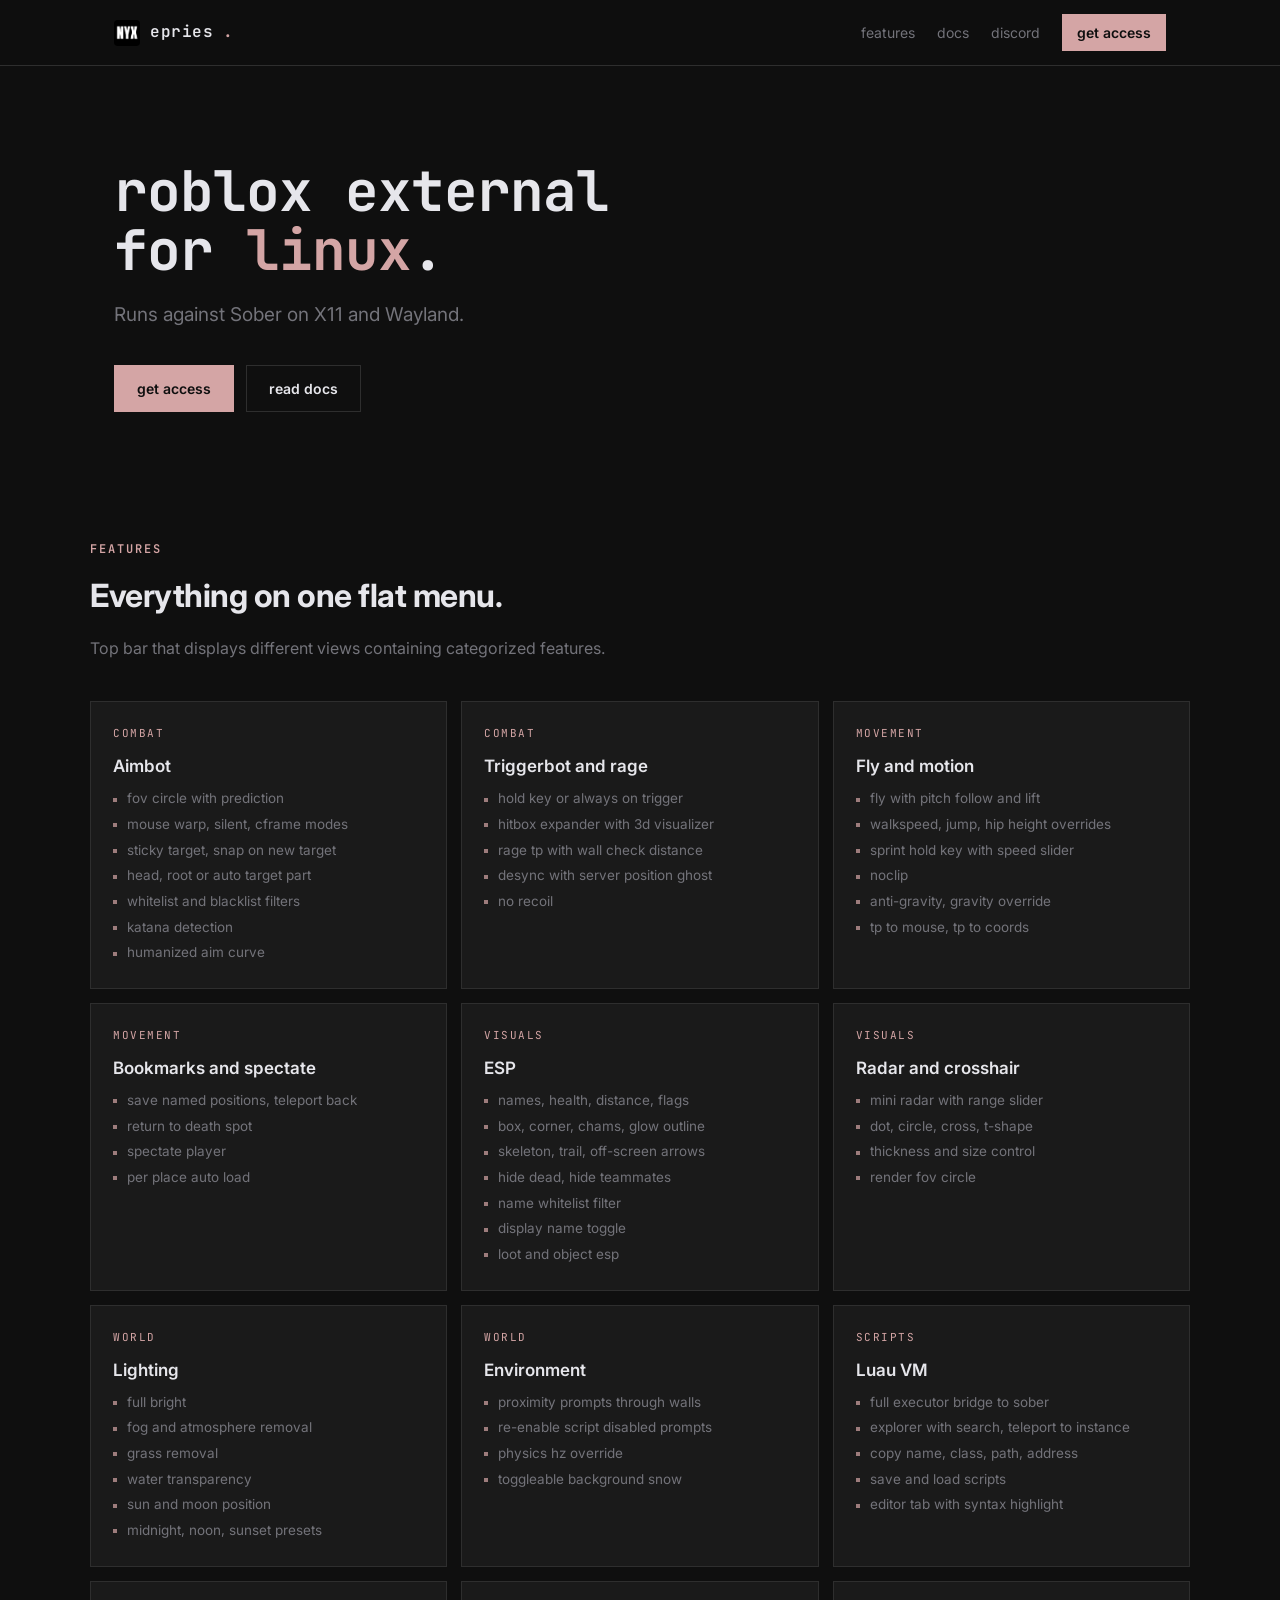
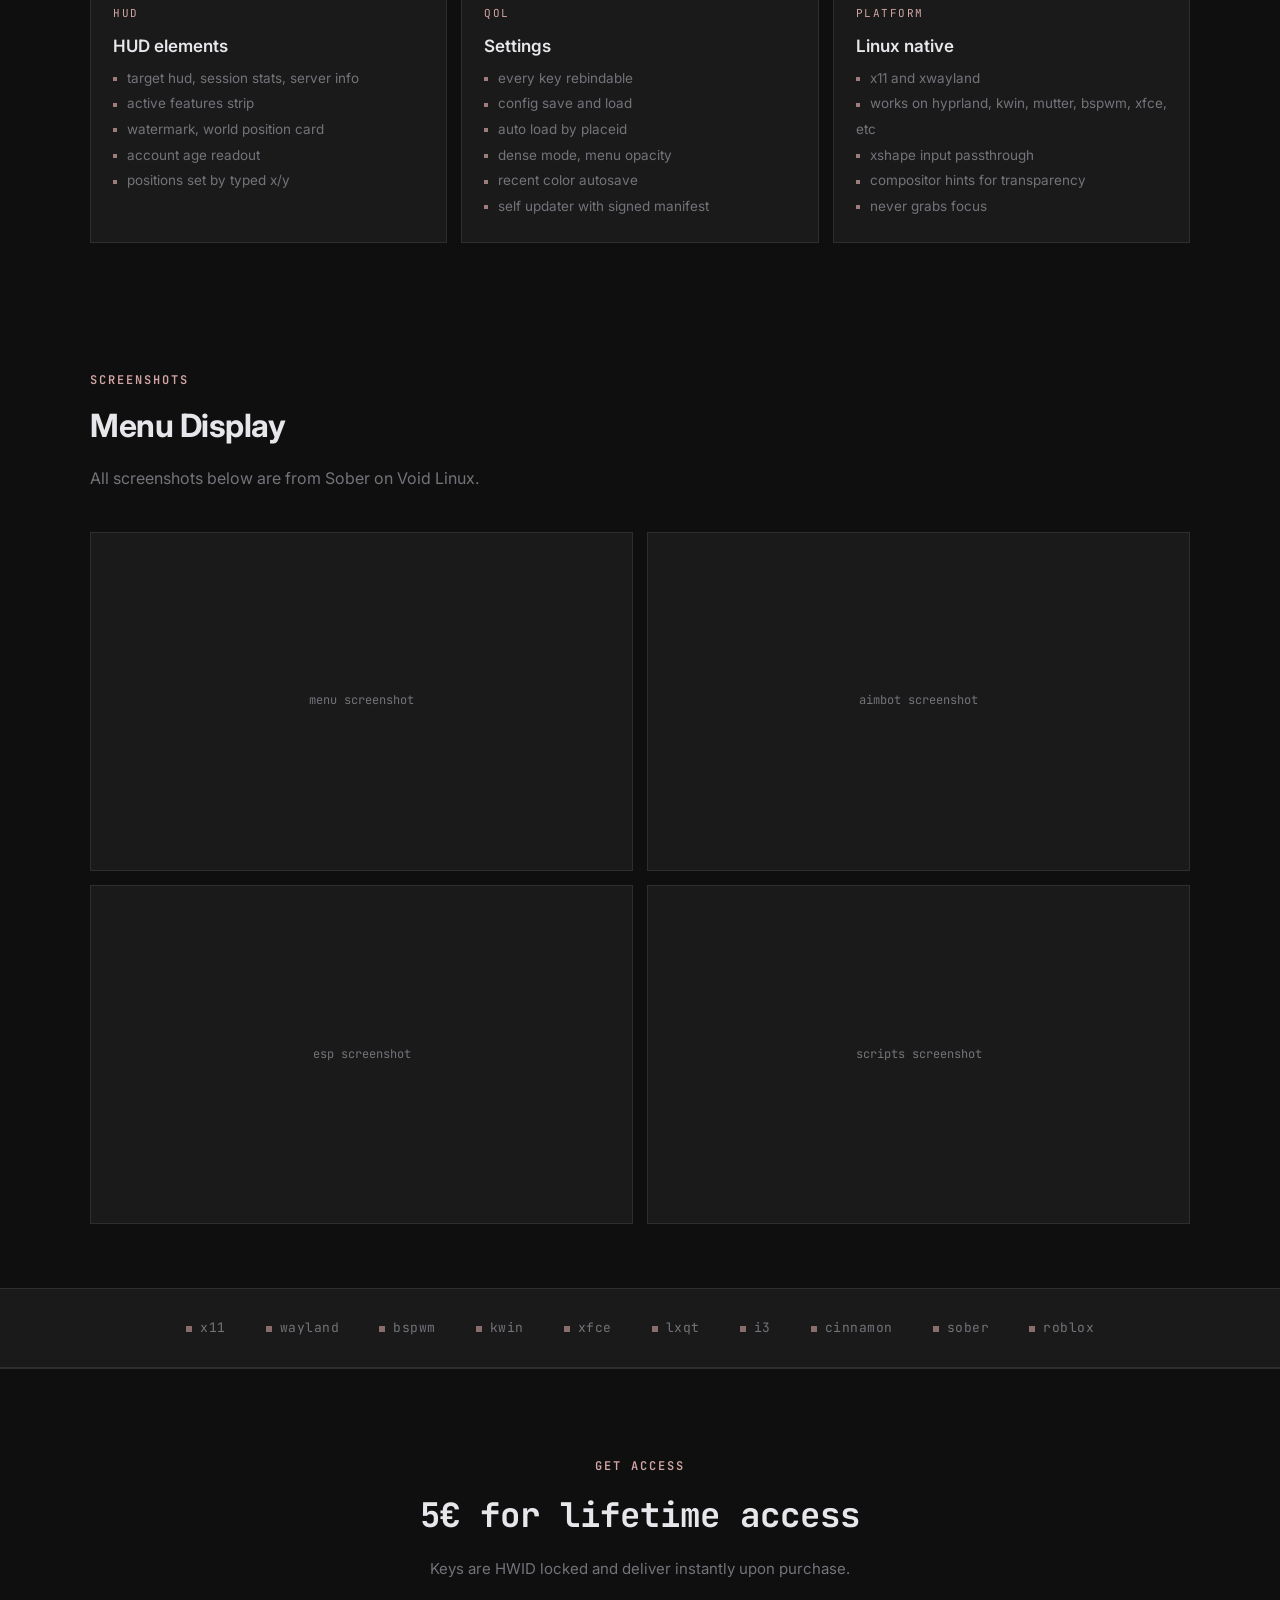
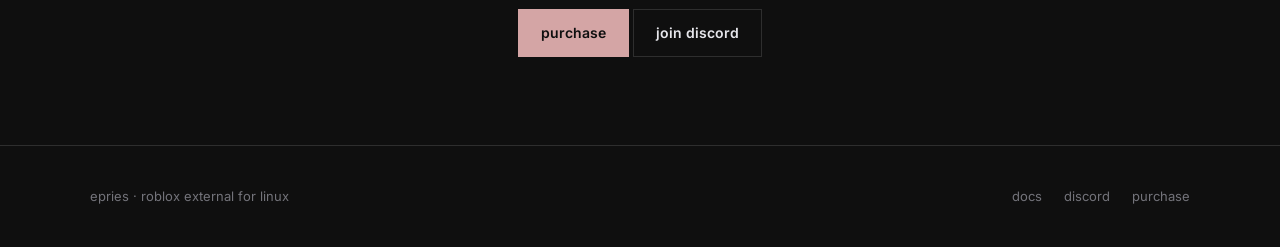
==== commit 3cc78a02: "Refine text content in index.html Updated various text descriptions and improved clarity in the HTML" ====
--- a/index.html
+++ b/index.html
@@ -31,7 +31,7 @@
 
 <header class="hero">
     <h1>roblox external<br>for <span class="accent">linux</span>.</h1>
-    <p class="tagline">Runs against Sober on X11 and Wayland. No injection, no fake overlays, no dll hell. The overlay reads memory, draws through the compositor, and gets out of the way when you click through it.</p>
+    <p class="tagline">Runs against Sober on X11 and Wayland.</p>
     <div class="hero-ctas">
         <a href="#buy" class="btn primary">get access</a>
         <a href="docs/" class="btn">read docs</a>
@@ -42,7 +42,7 @@
     <div class="wrap">
         <div class="section-title">features</div>
         <h2 class="section-heading">Everything on one flat menu.</h2>
-        <p class="section-sub">No tabs hidden three levels deep. The tree sidebar shows what's on, what's off, and what to click next.</p>
+        <p class="section-sub">Top bar that displays different views containing categorized features.</p>
 
         <div class="feature-grid">
 
@@ -64,11 +64,11 @@
                 <div class="cat">combat</div>
                 <h3>Triggerbot and rage</h3>
                 <ul class="items">
-                    <li>hold-key or always-on trigger</li>
+                    <li>hold key or always on trigger</li>
                     <li>hitbox expander with 3d visualizer</li>
-                    <li>rage tp with wall-check distance</li>
-                    <li>desync with server-position ghost</li>
-                    <li>no-recoil</li>
+                    <li>rage tp with wall check distance</li>
+                    <li>desync with server position ghost</li>
+                    <li>no recoil</li>
                 </ul>
             </div>
 
@@ -76,9 +76,9 @@
                 <div class="cat">movement</div>
                 <h3>Fly and motion</h3>
                 <ul class="items">
-                    <li>fly with pitch-follow and lift</li>
+                    <li>fly with pitch follow and lift</li>
                     <li>walkspeed, jump, hip height overrides</li>
-                    <li>sprint hold-key with speed slider</li>
+                    <li>sprint hold key with speed slider</li>
                     <li>noclip</li>
                     <li>anti-gravity, gravity override</li>
                     <li>tp to mouse, tp to coords</li>
@@ -91,8 +91,8 @@
                 <ul class="items">
                     <li>save named positions, teleport back</li>
                     <li>return to death spot</li>
-                    <li>spectate player, camera push</li>
-                    <li>per-place auto-load</li>
+                    <li>spectate player</li>
+                    <li>per place auto load</li>
                 </ul>
             </div>
 
@@ -105,7 +105,7 @@
                     <li>skeleton, trail, off-screen arrows</li>
                     <li>hide dead, hide teammates</li>
                     <li>name whitelist filter</li>
-                    <li>display-name toggle</li>
+                    <li>display name toggle</li>
                     <li>loot and object esp</li>
                 </ul>
             </div>
@@ -139,7 +139,7 @@
                 <h3>Environment</h3>
                 <ul class="items">
                     <li>proximity prompts through walls</li>
-                    <li>re-enable script-disabled prompts</li>
+                    <li>re-enable script disabled prompts</li>
                     <li>physics hz override</li>
                     <li>toggleable background snow</li>
                 </ul>
@@ -150,7 +150,7 @@
                 <h3>Luau VM</h3>
                 <ul class="items">
                     <li>full executor bridge to sober</li>
-                    <li>explorer with search, teleport-to-instance</li>
+                    <li>explorer with search, teleport to instance</li>
                     <li>copy name, class, path, address</li>
                     <li>save and load scripts</li>
                     <li>editor tab with syntax highlight</li>
@@ -175,10 +175,10 @@
                 <ul class="items">
                     <li>every key rebindable</li>
                     <li>config save and load</li>
-                    <li>auto-load by placeid</li>
+                    <li>auto load by placeid</li>
                     <li>dense mode, menu opacity</li>
                     <li>recent color autosave</li>
-                    <li>self-updater with signed manifest</li>
+                    <li>self updater with signed manifest</li>
                 </ul>
             </div>
 
@@ -187,7 +187,7 @@
                 <h3>Linux native</h3>
                 <ul class="items">
                     <li>x11 and xwayland</li>
-                    <li>works on hyprland, kwin, mutter</li>
+                    <li>works on hyprland, kwin, mutter, bspwm, xfce, etc</li>
                     <li>xshape input passthrough</li>
                     <li>compositor hints for transparency</li>
                     <li>never grabs focus</li>
@@ -201,8 +201,8 @@
 <section>
     <div class="wrap">
         <div class="section-title">screenshots</div>
-        <h2 class="section-heading">Real menu, real game.</h2>
-        <p class="section-sub">All shots below are from Sober on Arch. No mockups.</p>
+        <h2 class="section-heading">Menu Display</h2>
+        <p class="section-sub">All screenshots below are from Sober on Void Linux.</p>
         <div class="shot-grid">
             <div class="shot"><img src="assets/screenshots/menu.png" alt="menu" onerror="this.replaceWith(Object.assign(document.createElement('span'),{textContent:'menu screenshot'}))"></div>
             <div class="shot"><img src="assets/screenshots/aimbot.png" alt="aimbot" onerror="this.replaceWith(Object.assign(document.createElement('span'),{textContent:'aimbot screenshot'}))"></div>
@@ -216,9 +216,12 @@
     <div class="compat-inner">
         <span>x11</span>
         <span>wayland</span>
-        <span>hyprland</span>
+        <span>bspwm</span>
         <span>kwin</span>
-        <span>mutter</span>
+        <span>xfce</span>
+        <span>lxqt</span>
+        <span>i3</span>
+        <span>cinnamon</span>
         <span>sober</span>
         <span>roblox</span>
     </div>
@@ -227,8 +230,8 @@
 <section id="buy" class="cta-band">
     <div class="wrap">
         <div class="section-title">get access</div>
-        <h2>Ready when you are.</h2>
-        <p>Keys drop instantly. HWID locked, resettable in the dashboard.</p>
+        <h2>5€ for lifetime access</h2>
+        <p>Keys are HWID locked and deliver instantly upon purchase.</p>
         <a href="#" class="btn primary" id="buyLink">purchase</a>
         <a href="https://discord.gg/avy3yEgsn2" target="_blank" rel="noopener" class="btn">join discord</a>
     </div>
@@ -246,10 +249,9 @@
 </footer>
 
 <script>
-    // Swap the sellauth URL in once, everywhere.
-    var SELLAUTH_URL = "#";
+    var SELLAUTH_URL = "https://get-nyx.mysellauth.com/product/nyx";
     document.querySelectorAll('a[href="#buy"], #buyLink').forEach(function(a){
-        if (SELLAUTH_URL !== "#") a.href = SELLAUTH_URL;
+        if (SELLAUTH_URL !== "https://get-nyx.mysellauth.com/product/nyx") a.href = SELLAUTH_URL;
     });
 </script>
 
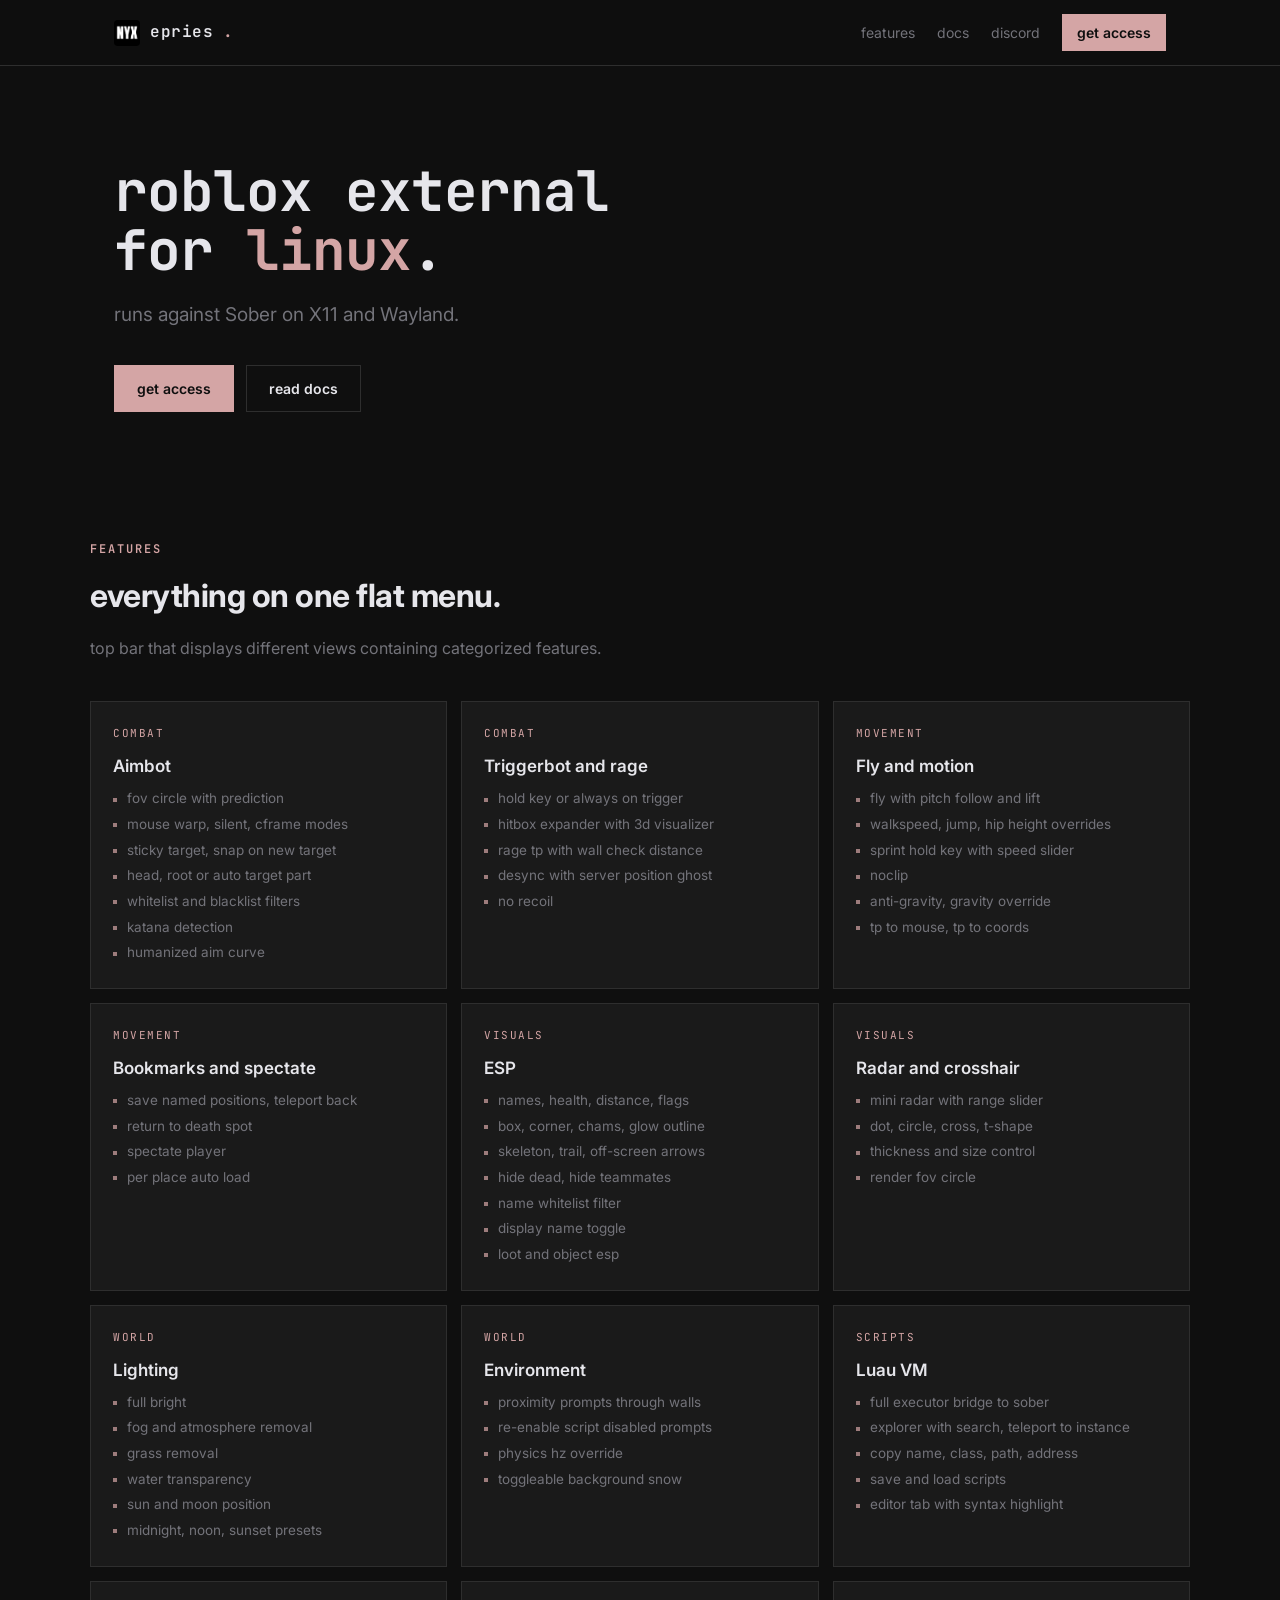
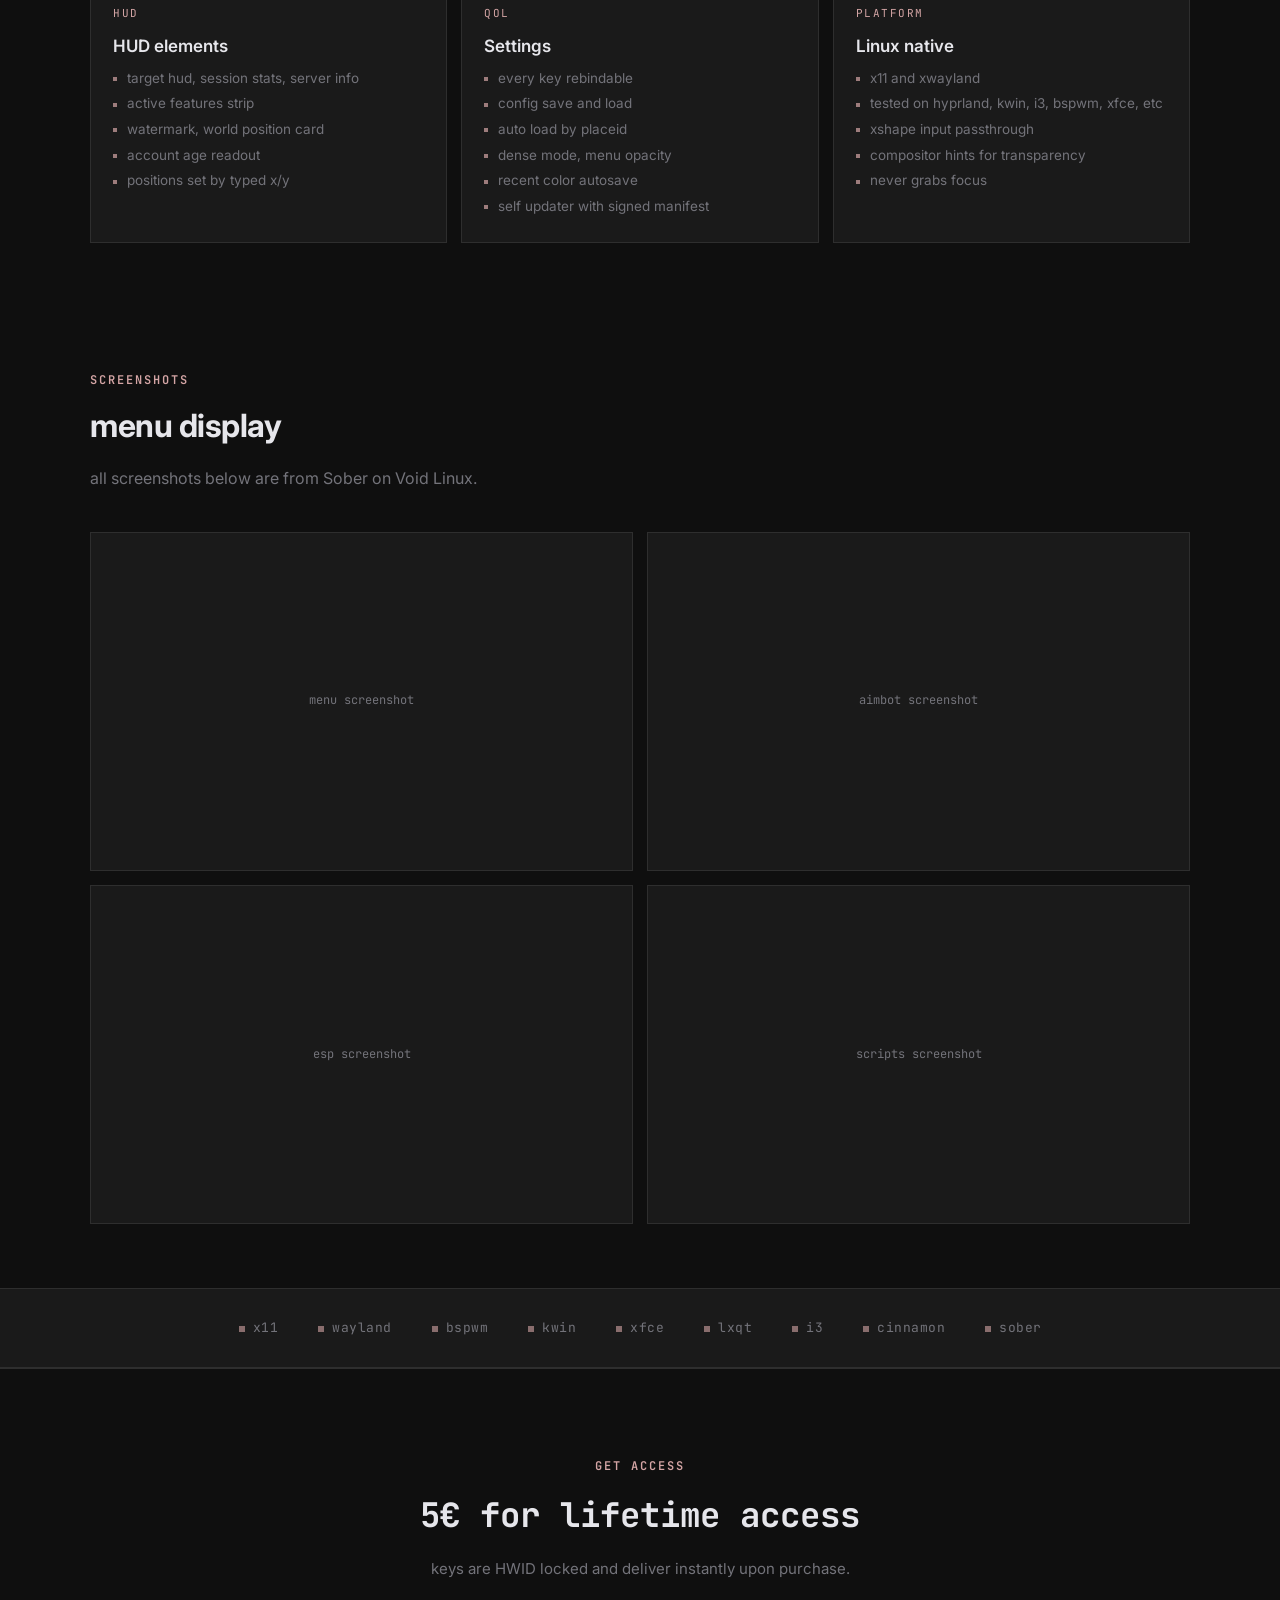
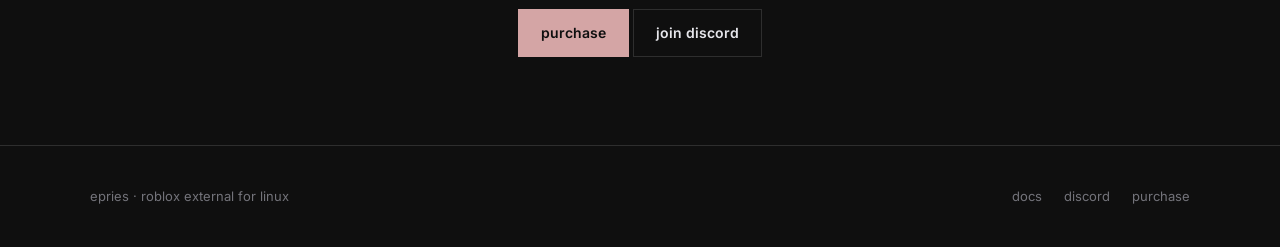
==== commit cbab0b55: "Normalize text case in index.html Updated text to lowercase for consistency." ====
--- a/index.html
+++ b/index.html
@@ -31,7 +31,7 @@
 
 <header class="hero">
     <h1>roblox external<br>for <span class="accent">linux</span>.</h1>
-    <p class="tagline">Runs against Sober on X11 and Wayland.</p>
+    <p class="tagline">runs against Sober on X11 and Wayland.</p>
     <div class="hero-ctas">
         <a href="#buy" class="btn primary">get access</a>
         <a href="docs/" class="btn">read docs</a>
@@ -41,8 +41,8 @@
 <section id="features">
     <div class="wrap">
         <div class="section-title">features</div>
-        <h2 class="section-heading">Everything on one flat menu.</h2>
-        <p class="section-sub">Top bar that displays different views containing categorized features.</p>
+        <h2 class="section-heading">everything on one flat menu.</h2>
+        <p class="section-sub">top bar that displays different views containing categorized features.</p>
 
         <div class="feature-grid">
 
@@ -187,7 +187,7 @@
                 <h3>Linux native</h3>
                 <ul class="items">
                     <li>x11 and xwayland</li>
-                    <li>works on hyprland, kwin, mutter, bspwm, xfce, etc</li>
+                    <li>tested on hyprland, kwin, i3, bspwm, xfce, etc</li>
                     <li>xshape input passthrough</li>
                     <li>compositor hints for transparency</li>
                     <li>never grabs focus</li>
@@ -201,8 +201,8 @@
 <section>
     <div class="wrap">
         <div class="section-title">screenshots</div>
-        <h2 class="section-heading">Menu Display</h2>
-        <p class="section-sub">All screenshots below are from Sober on Void Linux.</p>
+        <h2 class="section-heading">menu display</h2>
+        <p class="section-sub">all screenshots below are from Sober on Void Linux.</p>
         <div class="shot-grid">
             <div class="shot"><img src="assets/screenshots/menu.png" alt="menu" onerror="this.replaceWith(Object.assign(document.createElement('span'),{textContent:'menu screenshot'}))"></div>
             <div class="shot"><img src="assets/screenshots/aimbot.png" alt="aimbot" onerror="this.replaceWith(Object.assign(document.createElement('span'),{textContent:'aimbot screenshot'}))"></div>
@@ -223,7 +223,6 @@
         <span>i3</span>
         <span>cinnamon</span>
         <span>sober</span>
-        <span>roblox</span>
     </div>
 </div>
 
@@ -231,7 +230,7 @@
     <div class="wrap">
         <div class="section-title">get access</div>
         <h2>5€ for lifetime access</h2>
-        <p>Keys are HWID locked and deliver instantly upon purchase.</p>
+        <p>keys are HWID locked and deliver instantly upon purchase.</p>
         <a href="#" class="btn primary" id="buyLink">purchase</a>
         <a href="https://discord.gg/avy3yEgsn2" target="_blank" rel="noopener" class="btn">join discord</a>
     </div>
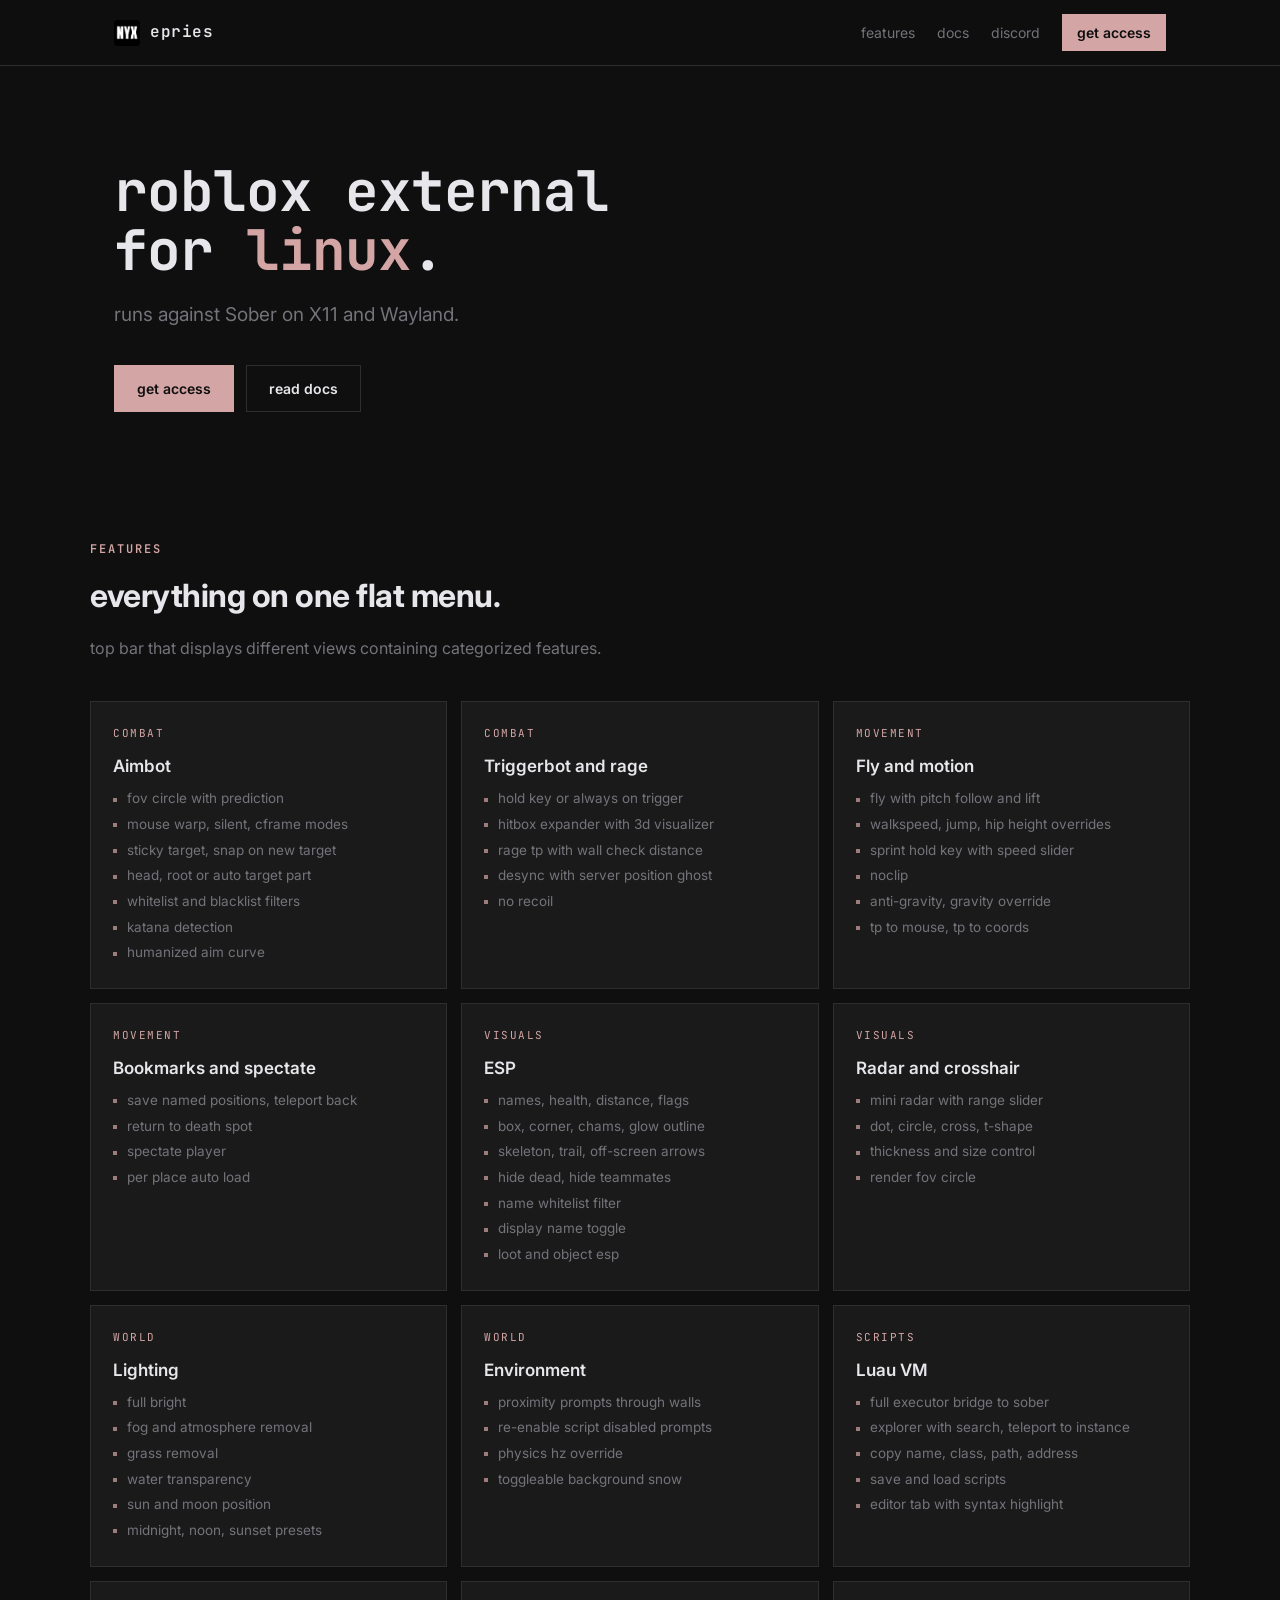
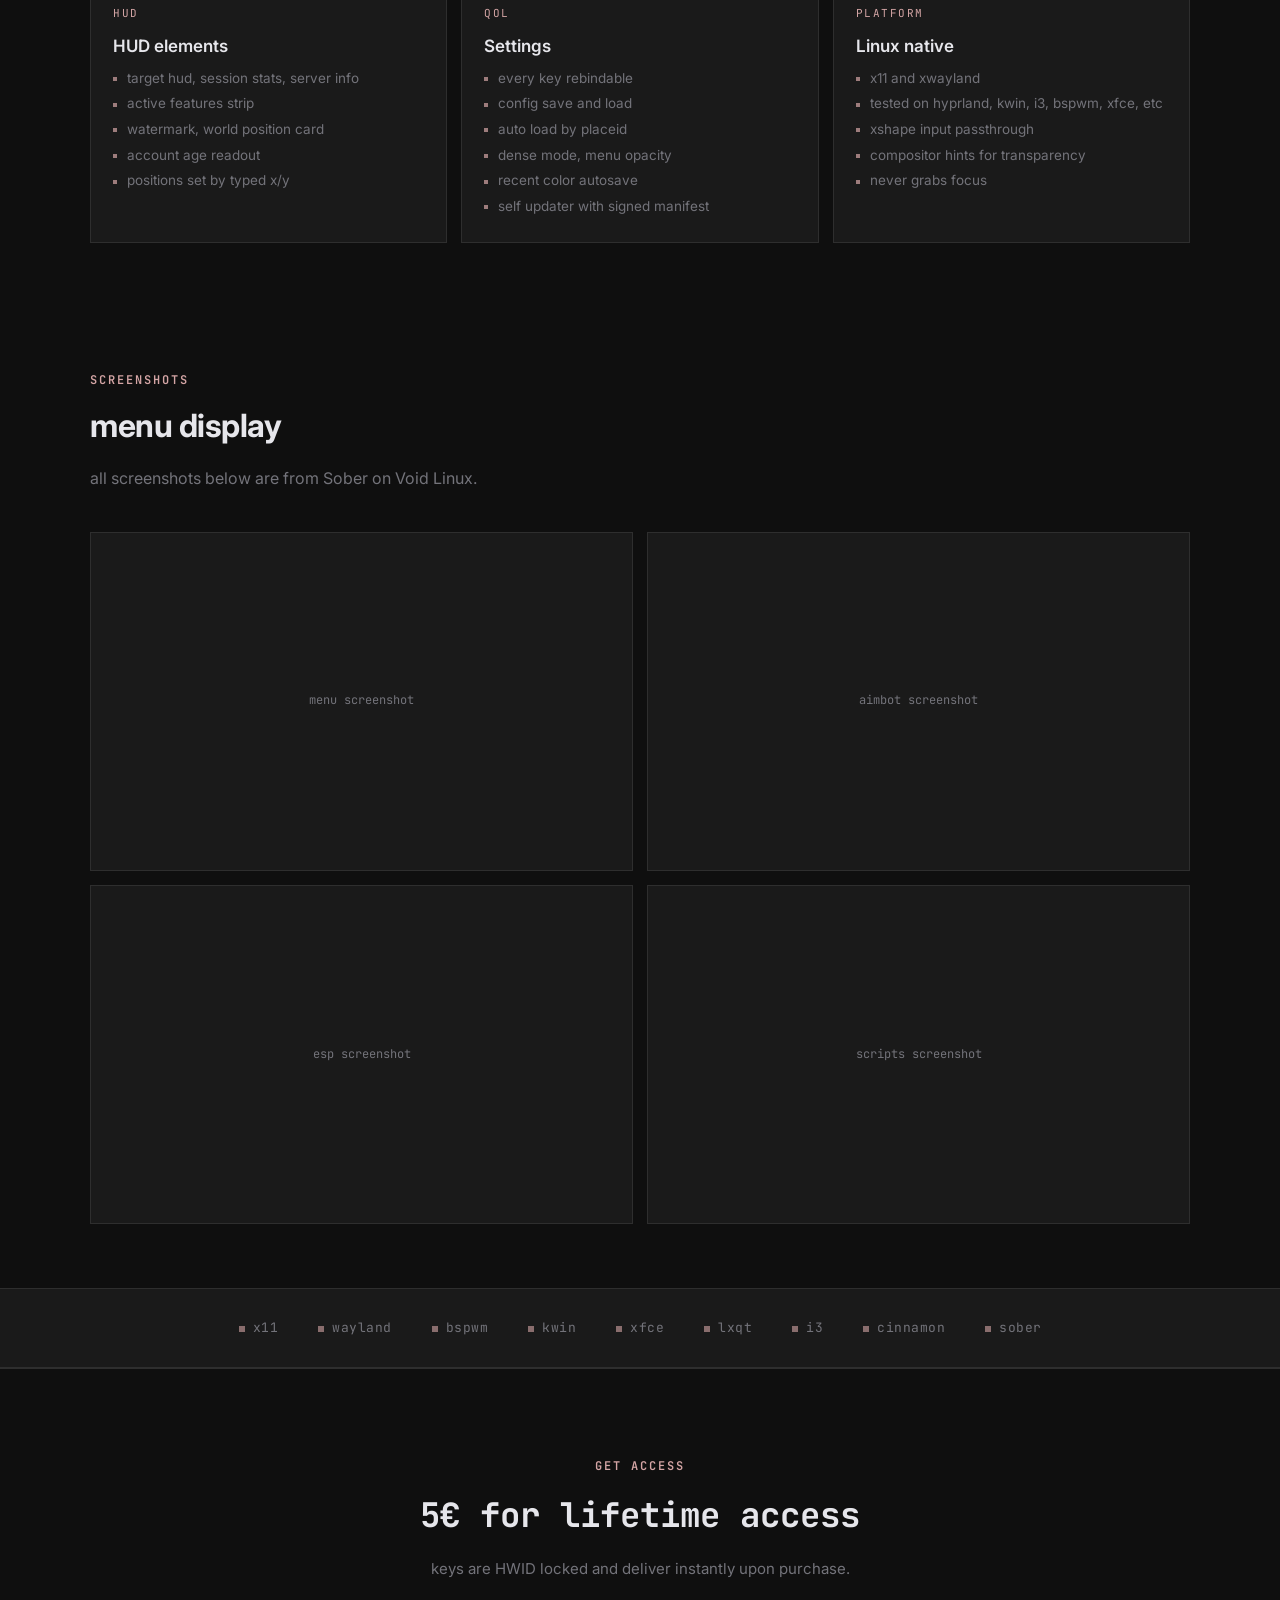
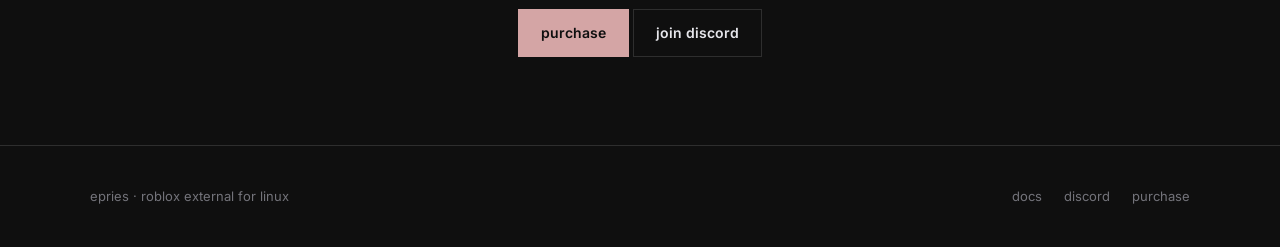
==== commit fc2dca93: "Update index.html Removed unnecessary span tag from brand link." ====
--- a/index.html
+++ b/index.html
@@ -19,7 +19,7 @@
 
 <nav class="nav">
     <div class="nav-inner">
-        <a href="/" class="brand"><img src="assets/nyx.png" alt="">epries<span class="dot">.</span></a>
+        <a href="/" class="brand"><img src="assets/nyx.png" alt="">epries<span </span></a>
         <div class="nav-links">
             <a href="#features">features</a>
             <a href="docs/">docs</a>
@@ -250,7 +250,7 @@
 <script>
     var SELLAUTH_URL = "https://get-nyx.mysellauth.com/product/nyx";
     document.querySelectorAll('a[href="#buy"], #buyLink').forEach(function(a){
-        if (SELLAUTH_URL !== "https://get-nyx.mysellauth.com/product/nyx") a.href = SELLAUTH_URL;
+        a.href = SELLAUTH_URL;
     });
 </script>
 
